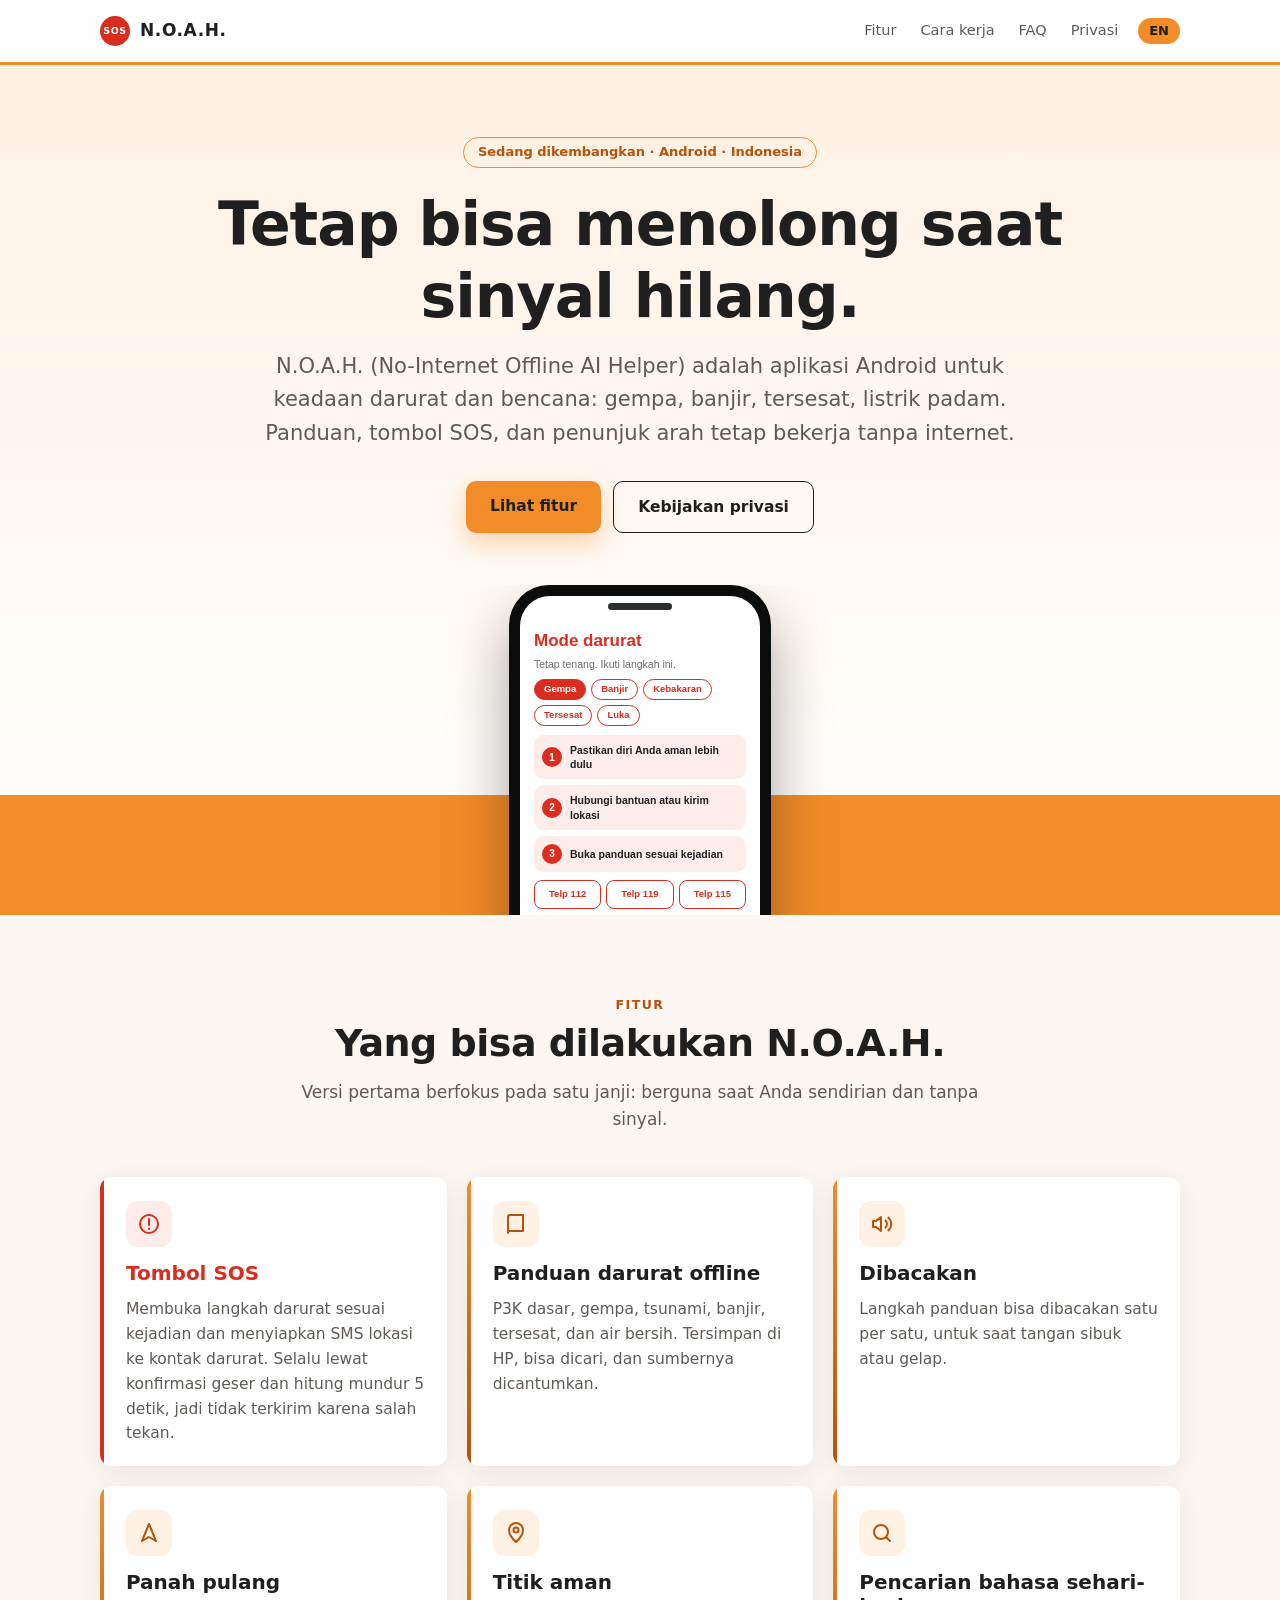
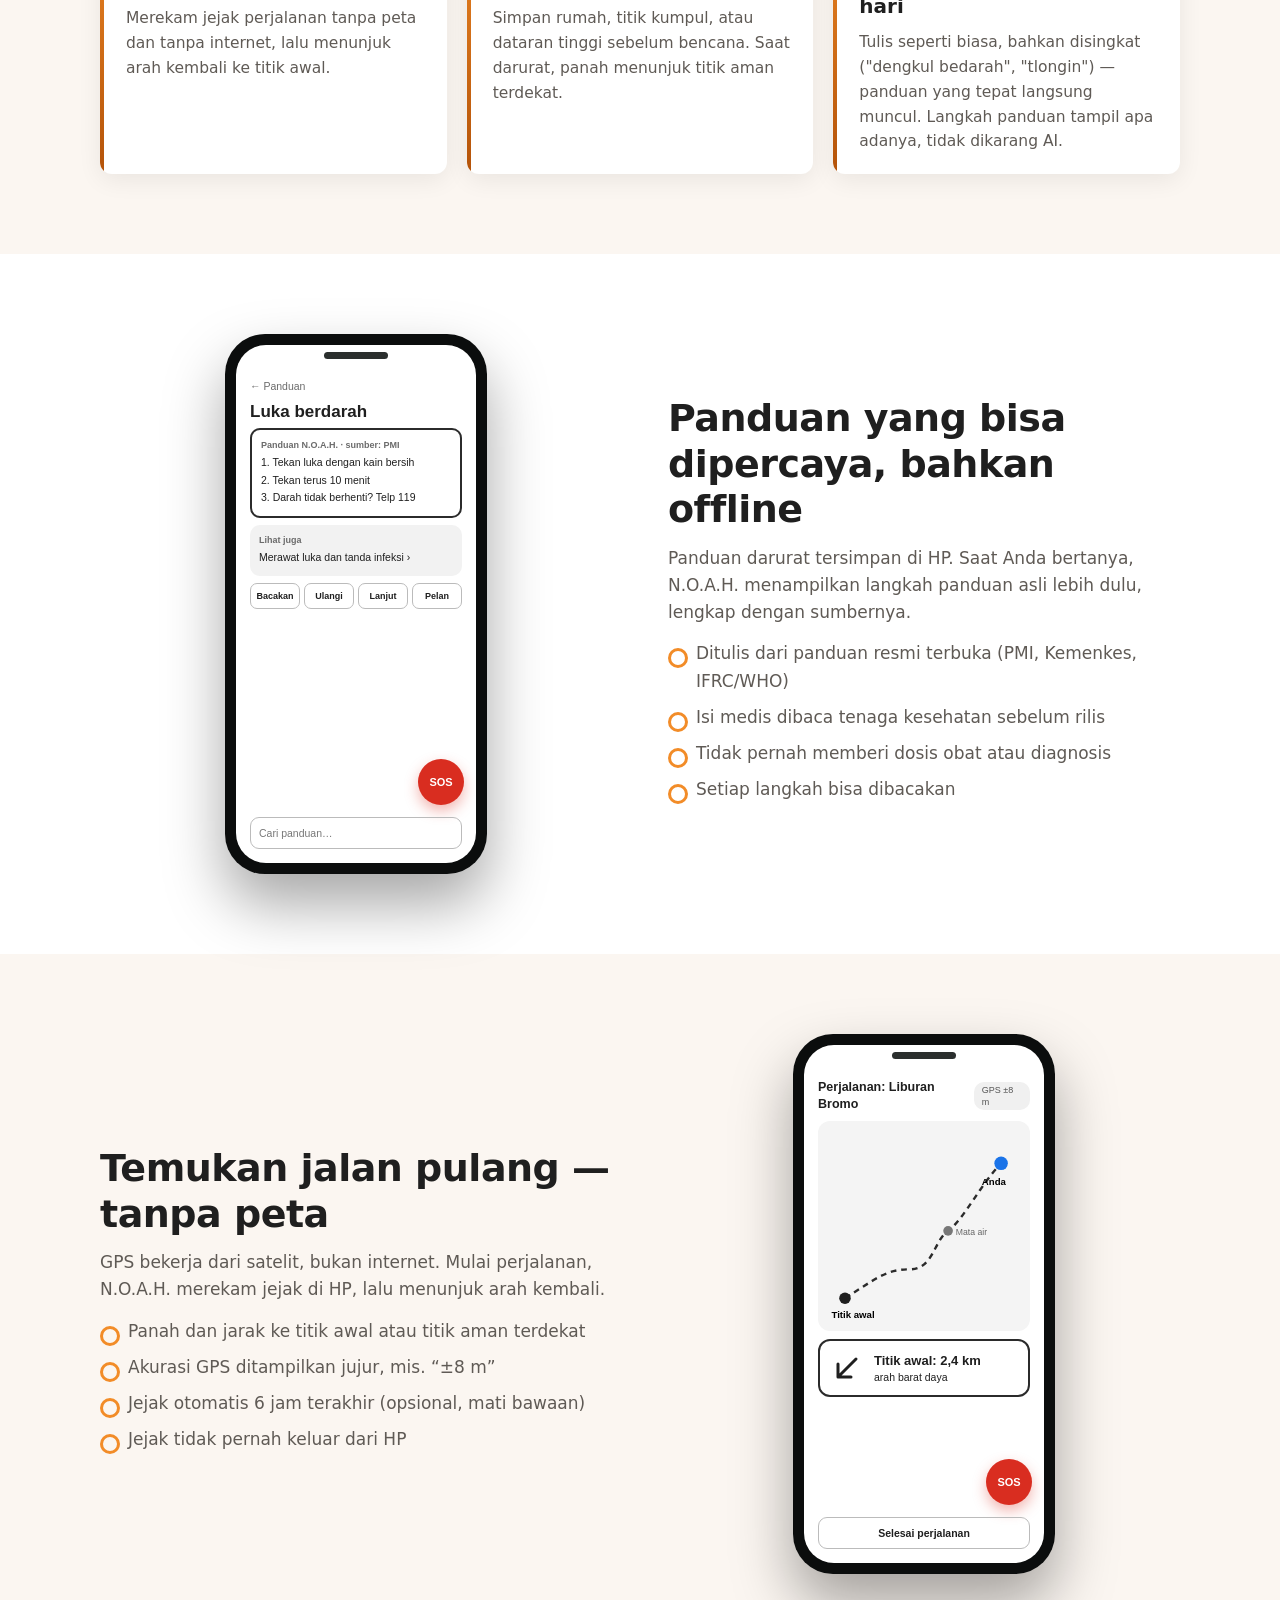
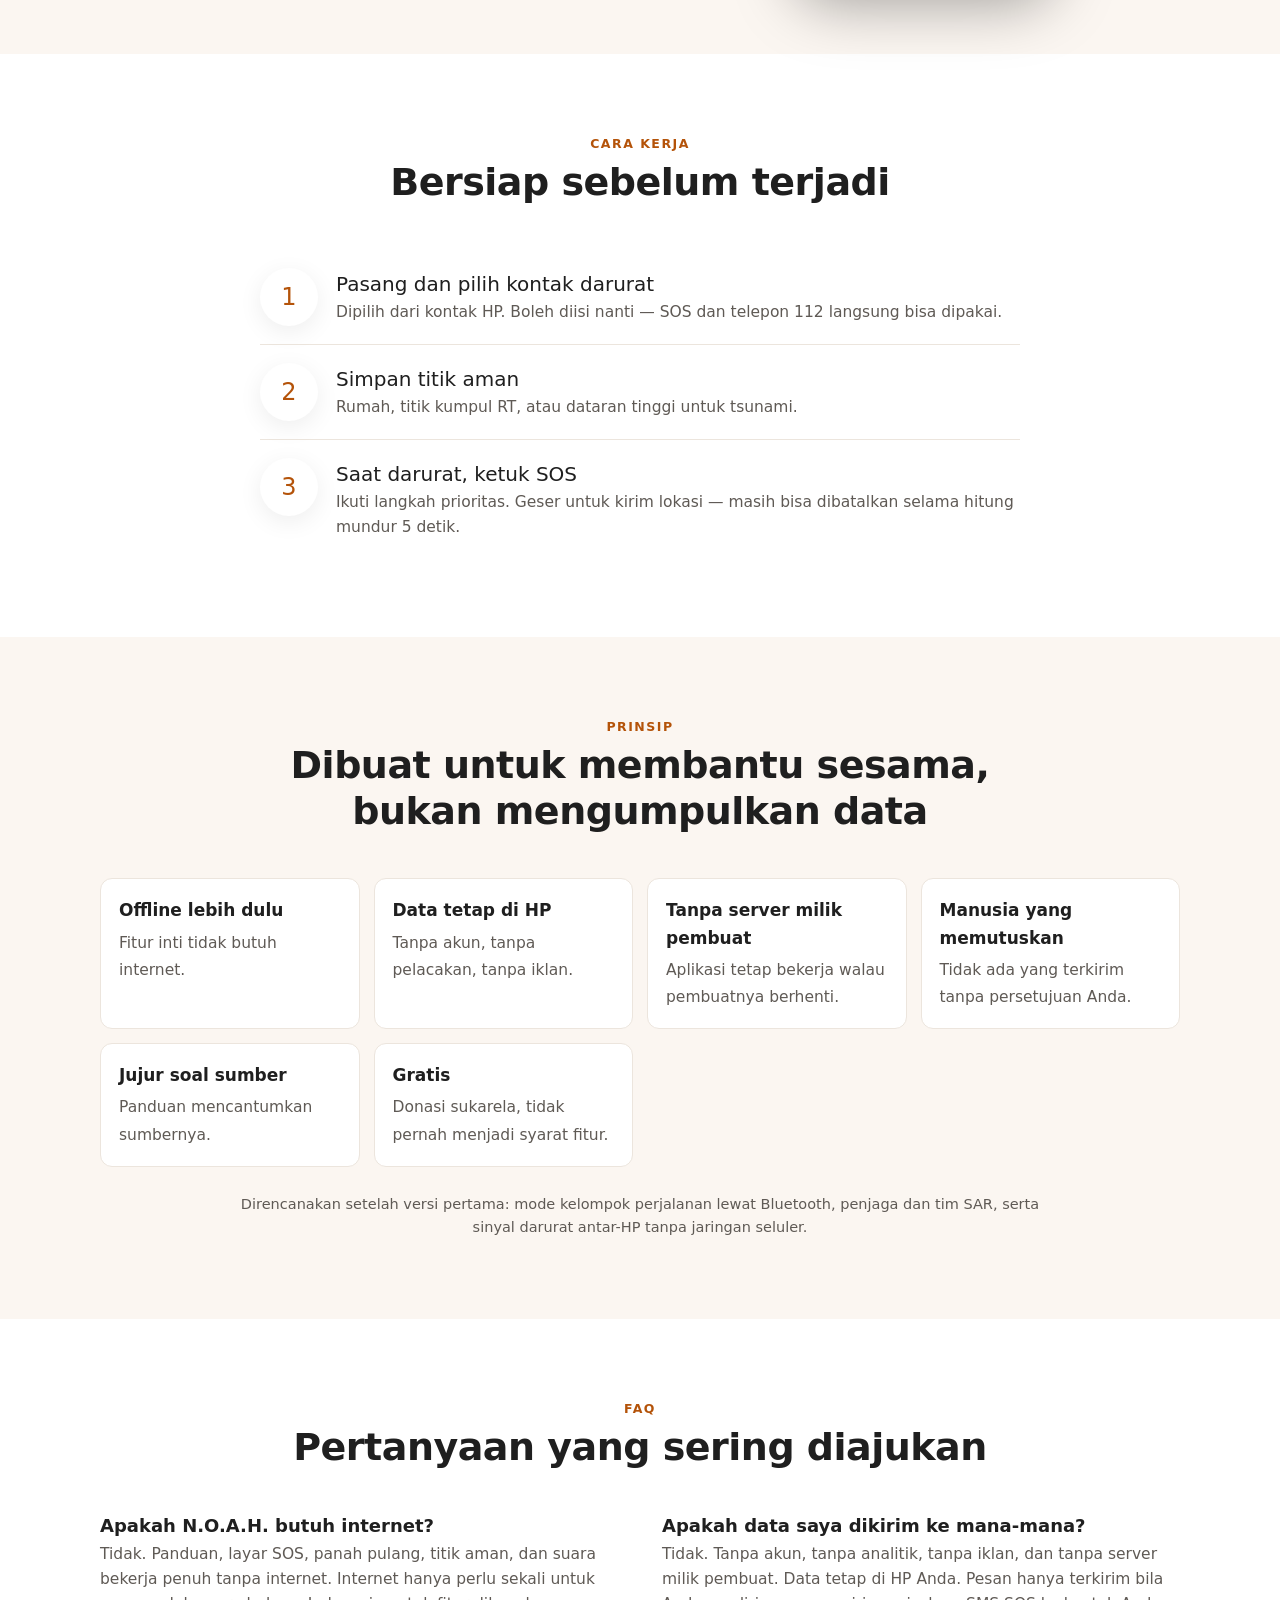
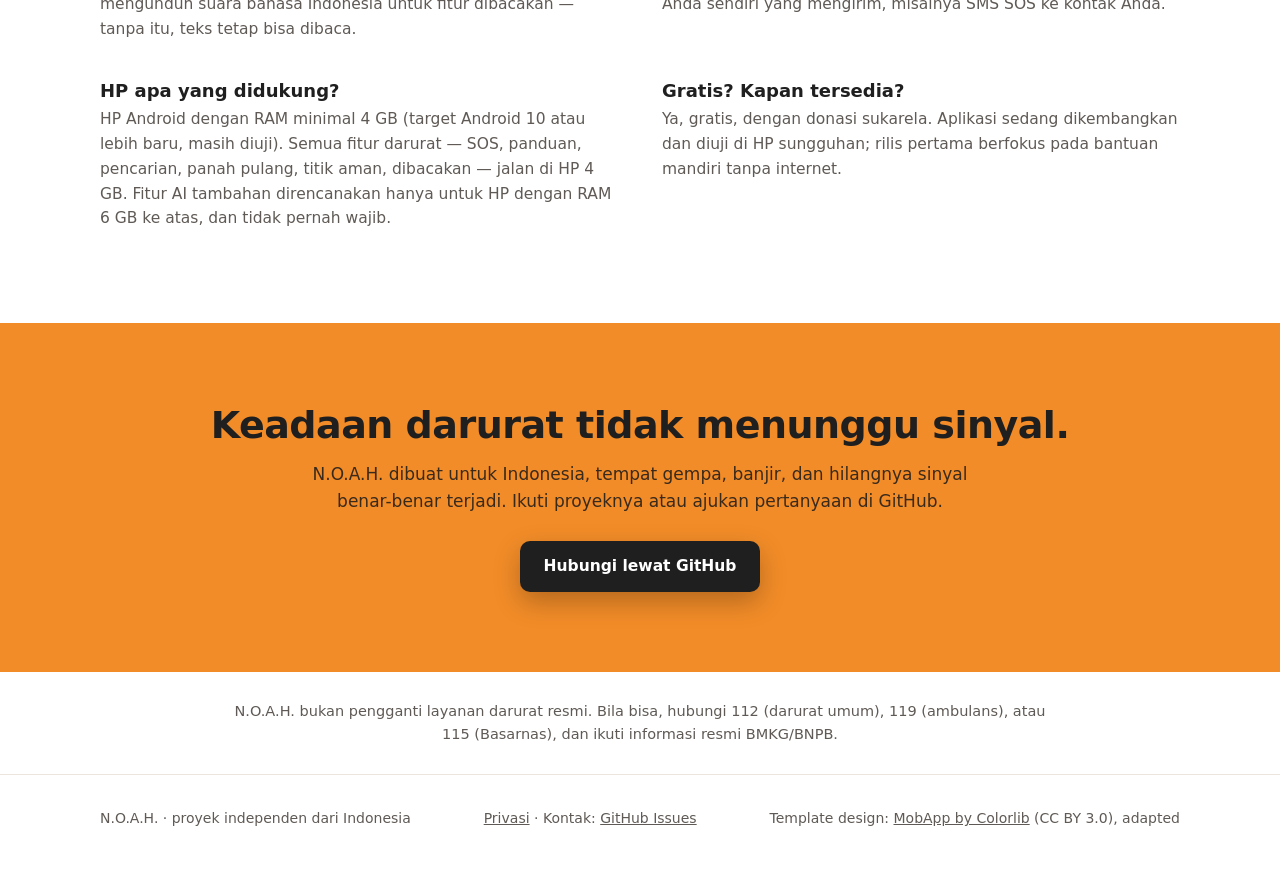
==== id/index.html @ a448d6c6 "Situs N.O.A.H. pindah ke noah-darurat.github.io" ====
<!DOCTYPE html>
<html lang="id">
<head>
<meta charset="utf-8">
<meta name="viewport" content="width=device-width, initial-scale=1">
<title>N.O.A.H. — Bantuan darurat tanpa internet</title>
<meta name="description" content="N.O.A.H. (No-Internet Offline AI Helper) adalah aplikasi Android untuk keadaan darurat dan bencana yang tetap berguna tanpa sinyal dan tanpa internet.">
<meta name="theme-color" content="#0d1716">
<link rel="alternate" hreflang="en" href="../">
<link rel="alternate" hreflang="id" href="./">
<link rel="stylesheet" href="../style.css?v=6f234164">
</head>
<body>
<header class="nav"><div class="wrap"><a class="brand" href="./"><i>SOS</i>N.O.A.H.</a><nav><a href="#features">Fitur</a><a href="#how">Cara kerja</a><a href="#faq">FAQ</a><a class="keep" href="privasi.html">Privasi</a><a class="lang" href="../" lang="en">EN</a></nav></div></header>

<section class="hero"><div class="wrap">
  <span class="badge">Sedang dikembangkan · Android · Indonesia</span>
  <h1>Tetap bisa menolong saat sinyal hilang.</h1>
  <p class="tagline">N.O.A.H. (No-Internet Offline AI Helper) adalah aplikasi Android untuk keadaan darurat dan bencana: gempa, banjir, tersesat, listrik padam. Panduan, tombol SOS, dan penunjuk arah tetap bekerja tanpa internet.</p>
  <div class="btns"><a class="btn light" href="#features">Lihat fitur</a><a class="btn ghost" href="privasi.html">Kebijakan privasi</a></div>
  <div class="hero-phone"><div class="phone" aria-hidden="true"><div class="screen"><div class="t red">Mode darurat</div><div class="sub">Tetap tenang. Ikuti langkah ini.</div><div class="chips"><span class="chip on">Gempa</span><span class="chip">Banjir</span><span class="chip">Kebakaran</span><span class="chip">Tersesat</span><span class="chip">Luka</span></div><div class="step"><b>1</b>Pastikan diri Anda aman lebih dulu</div><div class="step"><b>2</b>Hubungi bantuan atau kirim lokasi</div><div class="step"><b>3</b>Buka panduan sesuai kejadian</div><div class="row"><span>Telp 112</span><span>Telp 119</span><span>Telp 115</span></div><div class="slide"><i>→</i>Geser untuk kirim lokasi</div></div></div></div>
</div></section>

<section class="section light" id="features"><div class="wrap">
  <div class="title"><small>Fitur</small><h2>Yang bisa dilakukan N.O.A.H.</h2><p>Versi pertama berfokus pada satu janji: berguna saat Anda sendirian dan tanpa sinyal.</p></div>
  <div class="grid3"><div class="feature sos"><div class="ic"><svg viewBox="0 0 24 24" fill="none" stroke="currentColor" stroke-width="2" stroke-linecap="round"><circle cx="12" cy="12" r="9"/><path d="M12 7v6M12 16.5v.5"/></svg></div><h3>Tombol SOS</h3><p>Membuka langkah darurat sesuai kejadian dan menyiapkan SMS lokasi ke kontak darurat. Selalu lewat konfirmasi geser dan hitung mundur 5 detik, jadi tidak terkirim karena salah tekan.</p></div><div class="feature"><div class="ic"><svg viewBox="0 0 24 24" fill="none" stroke="currentColor" stroke-width="2" stroke-linecap="round" stroke-linejoin="round"><path d="M4 5a2 2 0 0 1 2-2h13v16H6a2 2 0 0 0-2 2z"/><path d="M4 19V5"/></svg></div><h3>Panduan darurat offline</h3><p>P3K dasar, gempa, tsunami, banjir, tersesat, dan air bersih. Tersimpan di HP, bisa dicari, dan sumbernya dicantumkan.</p></div><div class="feature"><div class="ic"><svg viewBox="0 0 24 24" fill="none" stroke="currentColor" stroke-width="2" stroke-linecap="round" stroke-linejoin="round"><path d="M11 5 6 9H3v6h3l5 4z"/><path d="M15.5 8.5a5 5 0 0 1 0 7M18.5 5.5a9 9 0 0 1 0 13"/></svg></div><h3>Dibacakan</h3><p>Langkah panduan bisa dibacakan satu per satu, untuk saat tangan sibuk atau gelap.</p></div><div class="feature"><div class="ic"><svg viewBox="0 0 24 24" fill="none" stroke="currentColor" stroke-width="2" stroke-linecap="round" stroke-linejoin="round"><path d="M12 3 5 20l7-4 7 4z"/></svg></div><h3>Panah pulang</h3><p>Merekam jejak perjalanan tanpa peta dan tanpa internet, lalu menunjuk arah kembali ke titik awal.</p></div><div class="feature"><div class="ic"><svg viewBox="0 0 24 24" fill="none" stroke="currentColor" stroke-width="2" stroke-linecap="round" stroke-linejoin="round"><path d="M12 21s7-6.2 7-12a7 7 0 1 0-14 0c0 5.8 7 12 7 12z"/><circle cx="12" cy="9" r="2.5"/></svg></div><h3>Titik aman</h3><p>Simpan rumah, titik kumpul, atau dataran tinggi sebelum bencana. Saat darurat, panah menunjuk titik aman terdekat.</p></div><div class="feature"><div class="ic"><svg viewBox="0 0 24 24" fill="none" stroke="currentColor" stroke-width="2" stroke-linecap="round" stroke-linejoin="round"><circle cx="11" cy="11" r="7"/><path d="m20 20-3.5-3.5"/></svg></div><h3>Pencarian bahasa sehari-hari</h3><p>Tulis seperti biasa, bahkan disingkat ("dengkul bedarah", "tlongin") — panduan yang tepat langsung muncul. Langkah panduan tampil apa adanya, tidak dikarang AI.</p></div></div>
</div></section>

<section class="section"><div class="wrap split">
  <div><div class="phone" aria-hidden="true"><div class="screen"><div class="sub">← Panduan</div><div class="t">Luka berdarah</div><div class="guide"><small>Panduan N.O.A.H. · sumber: PMI</small><p>1. Tekan luka dengan kain bersih</p><p>2. Tekan terus 10 menit</p><p>3. Darah tidak berhenti? Telp 119</p></div><div class="ai"><small>Lihat juga</small><p>Merawat luka dan tanda infeksi ›</p></div><div class="btn4"><span>Bacakan</span><span>Ulangi</span><span>Lanjut</span><span>Pelan</span></div><div class="sos">SOS</div><div class="done" style="text-align:left;font-weight:400;color:#777">Cari panduan…</div></div></div></div>
  <div class="txt"><h2>Panduan yang bisa dipercaya, bahkan offline</h2><p>Panduan darurat tersimpan di HP. Saat Anda bertanya, N.O.A.H. menampilkan langkah panduan asli lebih dulu, lengkap dengan sumbernya.</p><ul><li>Ditulis dari panduan resmi terbuka (PMI, Kemenkes, IFRC/WHO)</li><li>Isi medis dibaca tenaga kesehatan sebelum rilis</li><li>Tidak pernah memberi dosis obat atau diagnosis</li><li>Setiap langkah bisa dibacakan</li></ul></div>
</div></section>

<section class="section light"><div class="wrap split rev">
  <div><div class="phone" aria-hidden="true"><div class="screen"><div class="head"><b>Perjalanan: Liburan Bromo</b><span class="pill">GPS ±8 m</span></div><div class="canvas"><svg viewBox="0 0 220 210"><path d="M28 180 C 60 160, 70 150, 95 150 S 120 120, 135 110 S 170 60, 190 40" fill="none" stroke="#2b2b2b" stroke-width="2.5" stroke-dasharray="6 5"/><circle cx="28" cy="180" r="6" fill="#1f1f1f"/><circle cx="135" cy="110" r="5" fill="#777"/><circle cx="190" cy="40" r="7" fill="#1a73e8"/><text x="14" y="200" font-size="10" font-weight="700">Titik awal</text><text x="143" y="114" font-size="9" fill="#666">Mata air</text><text x="170" y="62" font-size="10" font-weight="700">Anda</text></svg></div><div class="arrow"><svg viewBox="0 0 34 34"><path d="M26 8 8 26M8 26V13M8 26h13" fill="none" stroke="#1f1f1f" stroke-width="3" stroke-linecap="round" stroke-linejoin="round"/></svg><div><b>Titik awal: 2,4 km</b>arah barat daya</div></div><div class="sos">SOS</div><div class="done">Selesai perjalanan</div></div></div></div>
  <div class="txt"><h2>Temukan jalan pulang — tanpa peta</h2><p>GPS bekerja dari satelit, bukan internet. Mulai perjalanan, N.O.A.H. merekam jejak di HP, lalu menunjuk arah kembali.</p><ul><li>Panah dan jarak ke titik awal atau titik aman terdekat</li><li>Akurasi GPS ditampilkan jujur, mis. “±8 m”</li><li>Jejak otomatis 6 jam terakhir (opsional, mati bawaan)</li><li>Jejak tidak pernah keluar dari HP</li></ul></div>
</div></section>

<section class="section" id="how"><div class="wrap">
  <div class="title"><small>Cara kerja</small><h2>Bersiap sebelum terjadi</h2></div>
  <div style="max-width:760px;margin:0 auto"><ol class="steps"><li><span class="n">1</span><div><h3>Pasang dan pilih kontak darurat</h3><p>Dipilih dari kontak HP. Boleh diisi nanti — SOS dan telepon 112 langsung bisa dipakai.</p></div></li><li><span class="n">2</span><div><h3>Simpan titik aman</h3><p>Rumah, titik kumpul RT, atau dataran tinggi untuk tsunami.</p></div></li><li><span class="n">3</span><div><h3>Saat darurat, ketuk SOS</h3><p>Ikuti langkah prioritas. Geser untuk kirim lokasi — masih bisa dibatalkan selama hitung mundur 5 detik.</p></div></li></ol></div>
</div></section>

<section class="section light"><div class="wrap">
  <div class="title"><small>Prinsip</small><h2>Dibuat untuk membantu sesama, bukan mengumpulkan data</h2></div>
  <div class="pgrid"><div><b>Offline lebih dulu</b><span>Fitur inti tidak butuh internet.</span></div><div><b>Data tetap di HP</b><span>Tanpa akun, tanpa pelacakan, tanpa iklan.</span></div><div><b>Tanpa server milik pembuat</b><span>Aplikasi tetap bekerja walau pembuatnya berhenti.</span></div><div><b>Manusia yang memutuskan</b><span>Tidak ada yang terkirim tanpa persetujuan Anda.</span></div><div><b>Jujur soal sumber</b><span>Panduan mencantumkan sumbernya.</span></div><div><b>Gratis</b><span>Donasi sukarela, tidak pernah menjadi syarat fitur.</span></div></div>
  <p class="note">Direncanakan setelah versi pertama: mode kelompok perjalanan lewat Bluetooth, penjaga dan tim SAR, serta sinyal darurat antar-HP tanpa jaringan seluler.</p>
</div></section>

<section class="section" id="faq"><div class="wrap">
  <div class="title"><small>FAQ</small><h2>Pertanyaan yang sering diajukan</h2></div>
  <div class="faq"><div><h3>Apakah N.O.A.H. butuh internet?</h3><p>Tidak. Panduan, layar SOS, panah pulang, titik aman, dan suara bekerja penuh tanpa internet. Internet hanya perlu sekali untuk mengunduh suara bahasa Indonesia untuk fitur dibacakan — tanpa itu, teks tetap bisa dibaca.</p></div><div><h3>Apakah data saya dikirim ke mana-mana?</h3><p>Tidak. Tanpa akun, tanpa analitik, tanpa iklan, dan tanpa server milik pembuat. Data tetap di HP Anda. Pesan hanya terkirim bila Anda sendiri yang mengirim, misalnya SMS SOS ke kontak Anda.</p></div><div><h3>HP apa yang didukung?</h3><p>HP Android dengan RAM minimal 4 GB (target Android 10 atau lebih baru, masih diuji). Semua fitur darurat — SOS, panduan, pencarian, panah pulang, titik aman, dibacakan — jalan di HP 4 GB. Fitur AI tambahan direncanakan hanya untuk HP dengan RAM 6 GB ke atas, dan tidak pernah wajib.</p></div><div><h3>Gratis? Kapan tersedia?</h3><p>Ya, gratis, dengan donasi sukarela. Aplikasi sedang dikembangkan dan diuji di HP sungguhan; rilis pertama berfokus pada bantuan mandiri tanpa internet.</p></div></div>
</div></section>

<section class="section cta"><div class="wrap">
  <h2>Keadaan darurat tidak menunggu sinyal.</h2><p>N.O.A.H. dibuat untuk Indonesia, tempat gempa, banjir, dan hilangnya sinyal benar-benar terjadi. Ikuti proyeknya atau ajukan pertanyaan di GitHub.</p>
  <div class="btns"><a class="btn light" href="https://github.com/noah-darurat/noah-darurat.github.io/issues">Hubungi lewat GitHub</a></div>
</div></section>
<div class="wrap"><p class="note" style="margin:28px auto">N.O.A.H. bukan pengganti layanan darurat resmi. Bila bisa, hubungi 112 (darurat umum), 119 (ambulans), atau 115 (Basarnas), dan ikuti informasi resmi BMKG/BNPB.</p></div>
<footer><div class="wrap"><span>N.O.A.H. · proyek independen dari Indonesia</span><span><a href="privasi.html">Privasi</a> · Kontak: <a href="https://github.com/noah-darurat/noah-darurat.github.io/issues">GitHub Issues</a></span><span>Template design: <a href="https://colorlib.com/wp/template/mobapp/">MobApp by Colorlib</a> (CC BY 3.0), adapted</span></div></footer>
</body>
</html>
---- style.css ----
/* N.O.A.H. — situs. Tata letak & gaya visual diadaptasi dari template MobApp oleh Colorlib (CC BY 3.0),
   ditulis ulang tanpa Bootstrap/jQuery supaya ringan di HP lama. Merah hanya untuk SOS/darurat. */
:root {
  --ink: #1f1f1f;
  --muted: #5f5a55;
  --line: #ece5dd;
  --soft: #fbf6f1;
  --bg: #ffffff;
  --card: #ffffff;
  /* warna merek (Panduan Desain UI v1.10): oranye + putih; merah hanya darurat */
  --brand: #f28c28;        /* oranye utama: tombol utama, aksen, pita */
  --on-brand: #1f1f1f;     /* teks di atas oranye (putih kontrasnya terlalu rendah) */
  --accent: #b45309;       /* teks/tautan oranye di atas putih */
  --accent-2: #f28c28;
  --brand-soft: #fff1e3;   /* latar lembut oranye */
  --red: #d92d20;
  --red-soft: #fdecea;
  --hero-a: #fff1e3;
  --hero-b: #ffffff;
  --hero-fg: #1f1f1f;
  --hero-muted: #5f5a55;
  --hero-line: rgba(31, 31, 31, .18);
  --nav-bg: rgba(255, 255, 255, .94);
  --max: 1120px;
  --shadow: 0 6px 24px rgba(0, 0, 0, .07);
}
@media (prefers-color-scheme: dark) {
  :root {
    --ink: #f2efec;
    --muted: #b5aea7;
    --line: #34302c;
    --soft: #1b1815;
    --bg: #12100e;
    --card: #1a1714;
    --accent: #ffad5c;
    --accent-2: #f28c28;
    --brand-soft: #2a1d10;
    --red: #f0544a;
    --red-soft: #3a1d1a;
    --hero-a: #2a1a0b;
    --hero-b: #12100e;
    --hero-fg: #f7f3ef;
    --hero-muted: #cbbfb3;
    --hero-line: rgba(255, 255, 255, .25);
    --nav-bg: rgba(18, 16, 14, .94);
    --shadow: 0 6px 24px rgba(0, 0, 0, .35);
  }
}
* { box-sizing: border-box; }
html { -webkit-text-size-adjust: 100%; scroll-behavior: smooth; }
body { margin: 0; background: var(--bg); color: var(--ink);
  font-family: "Inter", "Segoe UI", system-ui, -apple-system, Roboto, Arial, sans-serif; font-size: 17px; line-height: 1.6; }
a { color: var(--accent); }
img, svg { max-width: 100%; }
.wrap { max-width: var(--max); margin: 0 auto; padding: 0 20px; }
.section { padding: 80px 0; }
.light { background: var(--soft); }
.title { text-align: center; margin: 0 auto 44px; max-width: 700px; }
.title small { display: block; text-transform: uppercase; letter-spacing: 1.5px; font-size: 12.5px; font-weight: 600; color: var(--accent); margin-bottom: 6px; }
h1, h2, h3, h4 { line-height: 1.2; margin: 0 0 12px; }
h2 { font-size: clamp(26px, 3.6vw, 38px); font-weight: 700; letter-spacing: -.5px; }
h3 { font-size: 20px; font-weight: 650; }
p { margin: 0 0 12px; color: var(--muted); }

/* navigasi */
.nav { position: sticky; top: 0; z-index: 20; background: var(--nav-bg); backdrop-filter: blur(8px); color: var(--ink); border-bottom: 3px solid var(--brand); }
.nav .wrap { display: flex; align-items: center; justify-content: space-between; height: 62px; gap: 10px; }
.brand { display: flex; align-items: center; gap: 10px; color: var(--ink); text-decoration: none; font-weight: 800; letter-spacing: .6px; }
.brand i { width: 30px; height: 30px; border-radius: 50%; background: #d92d20; color: #fff; display: grid; place-items: center; font-style: normal; font-size: 9.5px; font-weight: 800; }
.nav nav { display: flex; align-items: center; gap: 4px; }
.nav nav a { color: var(--muted); text-decoration: none; font-size: 14.5px; padding: 6px 10px; border-radius: 8px; }
.nav nav a:hover { color: var(--ink); background: var(--brand-soft); }
.nav nav a.lang { background: var(--brand); border-radius: 999px; padding: 3px 11px; color: var(--on-brand); font-weight: 700; font-size: 13px; margin-left: 6px; }
@media (max-width: 640px) { .nav nav a:not(.lang):not(.keep) { display: none; } }

/* hero */
.hero { background: linear-gradient(180deg, var(--hero-a) 0%, var(--hero-b) 100%); color: var(--hero-fg); text-align: center; padding: 72px 0 0; overflow: hidden; position: relative; }
.hero::after { content: ""; position: absolute; left: 0; right: 0; bottom: 0; height: 120px; background: var(--brand); z-index: 0; }
.hero .wrap { position: relative; z-index: 1; }
.hero .badge { display: inline-block; font-size: 13px; background: var(--brand-soft); border: 1px solid var(--brand); border-radius: 999px; padding: 4px 14px; color: var(--accent); font-weight: 600; margin-bottom: 20px; }
.hero h1 { font-size: clamp(34px, 6vw, 60px); font-weight: 800; letter-spacing: -1px; max-width: 880px; margin: 0 auto 18px; }
.hero h1 em { font-style: normal; color: var(--accent); }
.hero .tagline { font-size: clamp(17px, 2.2vw, 21px); color: var(--hero-muted); max-width: 760px; margin: 0 auto 30px; }
.btns { display: flex; flex-wrap: wrap; gap: 12px; justify-content: center; }
.btn { display: inline-block; text-decoration: none; font-weight: 700; font-size: 15.5px; padding: 13px 24px; border-radius: 10px; transition: transform .2s ease, box-shadow .2s ease; }
.btn:hover { transform: translateY(-2px); }
.btn.light { background: var(--brand); color: var(--on-brand); box-shadow: 0 10px 26px rgba(242, 140, 40, .35); }
.btn.ghost { border: 1.5px solid var(--hero-fg); color: var(--hero-fg); }
.hero-phone { margin: 52px auto 0; height: 330px; overflow: hidden; }
@media (max-width: 640px) { .hero { padding-top: 48px; } .hero-phone { height: 290px; } }

/* bingkai HP + layar tiruan */
.phone { width: 262px; height: 540px; margin: 0 auto; background: #0b0d0d; border-radius: 40px; padding: 11px; box-shadow: 0 30px 60px rgba(0, 0, 0, .35); position: relative; text-align: left; }
.phone::before { content: ""; position: absolute; top: 18px; left: 50%; transform: translateX(-50%); width: 64px; height: 7px; border-radius: 6px; background: #2b2f2e; z-index: 2; }
.screen { background: #fff; color: #1f1f1f; border-radius: 30px; height: 100%; overflow: hidden; padding: 34px 14px 14px; font-size: 10.5px; line-height: 1.35; position: relative; font-family: "Inter", "Segoe UI", Arial, sans-serif; }
.screen .t { font-size: 17px; font-weight: 800; margin-bottom: 4px; }
.screen .t.red { color: #d92d20; }
.screen .sub { color: #6b6b6b; margin-bottom: 8px; }
.screen .chips { display: flex; flex-wrap: wrap; gap: 5px; margin-bottom: 9px; }
.screen .chip { border: 1px solid #d92d20; color: #d92d20; border-radius: 12px; padding: 3px 9px; font-weight: 600; font-size: 9.5px; }
.screen .chip.on { background: #d92d20; color: #fff; }
.screen .step { display: flex; align-items: center; gap: 8px; background: #fdecea; border-radius: 10px; padding: 8px; margin-bottom: 6px; font-weight: 600; }
.screen .step b { width: 20px; height: 20px; border-radius: 50%; background: #d92d20; color: #fff; display: grid; place-items: center; font-size: 10px; flex: none; }
.screen .row { display: flex; gap: 5px; margin: 8px 0; }
.screen .row span { flex: 1; text-align: center; border: 1px solid #d92d20; color: #d92d20; border-radius: 8px; padding: 7px 0; font-weight: 700; font-size: 9.5px; }
.screen .slide { background: #d92d20; color: #fff; border-radius: 22px; padding: 6px; display: flex; align-items: center; gap: 10px; font-weight: 700; margin-top: 10px; }
.screen .slide i { width: 30px; height: 30px; border-radius: 50%; background: #fff; color: #d92d20; display: grid; place-items: center; font-style: normal; font-weight: 800; }
.screen .guide { border: 2px solid #2b2b2b; border-radius: 10px; padding: 9px; margin-bottom: 7px; }
.screen .guide small, .screen .ai small { display: block; color: #6b6b6b; font-weight: 700; margin-bottom: 4px; font-size: 9px; }
.screen .guide p, .screen .ai p { color: #1f1f1f; margin: 0 0 3px; font-size: 10.5px; }
.screen .ai { background: #f2f2f2; border-radius: 10px; padding: 9px; margin-bottom: 7px; }
.screen .btn4 { display: flex; gap: 4px; }
.screen .btn4 span { flex: 1; border: 1px solid #bbb; border-radius: 7px; text-align: center; padding: 6px 0; font-weight: 600; font-size: 9px; }
.screen .head { display: flex; justify-content: space-between; align-items: center; margin-bottom: 8px; }
.screen .head b { font-size: 12.5px; }
.screen .pill { background: #f0f0f0; color: #555; border-radius: 10px; padding: 2px 8px; font-size: 9px; }
.screen .canvas { background: #f4f4f4; border-radius: 12px; height: 210px; position: relative; margin-bottom: 8px; }
.screen .canvas svg { width: 100%; height: 100%; }
.screen .arrow { border: 2px solid #2b2b2b; border-radius: 12px; padding: 10px; display: flex; align-items: center; gap: 10px; }
.screen .arrow svg { width: 34px; height: 34px; flex: none; }
.screen .arrow b { display: block; font-size: 13px; }
.screen .sos { position: absolute; right: 12px; bottom: 58px; width: 46px; height: 46px; border-radius: 50%; background: #d92d20; color: #fff; display: grid; place-items: center; font-weight: 800; font-size: 11px; box-shadow: 0 6px 14px rgba(217, 45, 32, .35); }
.screen .done { border: 1px solid #bbb; border-radius: 9px; text-align: center; padding: 8px; font-weight: 700; position: absolute; left: 14px; right: 14px; bottom: 14px; }
.screen .list div { display: flex; justify-content: space-between; border: 1px solid #ddd; border-radius: 8px; padding: 7px 9px; margin-bottom: 5px; font-weight: 600; }
.screen .list div span { color: #777; font-weight: 400; }

/* kartu fitur (gaya MobApp: garis aksen kiri) */
.grid3 { display: grid; grid-template-columns: repeat(auto-fit, minmax(270px, 1fr)); gap: 20px; }
.feature { position: relative; background: var(--card); border-radius: 12px; padding: 24px 22px 20px 26px; box-shadow: var(--shadow); transition: transform .25s ease, box-shadow .25s ease; overflow: hidden; }
.feature::before { content: ""; position: absolute; left: 0; top: 0; bottom: 0; width: 4px; background: linear-gradient(180deg, var(--accent-2), var(--accent)); }
.feature:hover { transform: translateY(-3px); box-shadow: 0 12px 34px rgba(0, 0, 0, .1); }
.feature .ic { width: 46px; height: 46px; border-radius: 12px; background: var(--brand-soft); display: grid; place-items: center; margin-bottom: 14px; color: var(--accent); }
.feature .ic svg { width: 24px; height: 24px; }
.feature p { font-size: 15.5px; margin: 0; }
.feature.sos::before { background: var(--red); }
.feature.sos .ic { background: var(--red-soft); color: var(--red); }
.feature.sos h3 { color: var(--red); }

/* bagian kiri-kanan */
.split { display: grid; grid-template-columns: 1fr 1fr; gap: 56px; align-items: center; }
.split.rev .txt { order: -1; }
.split ul { margin: 14px 0 0; padding: 0; list-style: none; }
.split li { position: relative; padding-left: 28px; margin-bottom: 9px; color: var(--muted); }
.split li::before { content: ""; position: absolute; left: 0; top: 8px; width: 14px; height: 14px; border-radius: 50%; border: 3px solid var(--brand); }
@media (max-width: 860px) { .split { grid-template-columns: 1fr; gap: 36px; } .split.rev .txt { order: 0; } }

/* langkah bernomor (gaya MobApp) */
.steps { list-style: none; margin: 0; padding: 0; }
.steps li { display: flex; gap: 18px; padding: 18px 0; border-bottom: 1px solid var(--line); }
.steps li:last-child { border-bottom: 0; }
.steps .n { width: 58px; height: 58px; flex: none; border-radius: 50%; background: var(--card); box-shadow: var(--shadow); display: grid; place-items: center; font-size: 24px; font-weight: 300; color: var(--accent); }
.steps h3 { margin: 4px 0; font-weight: 500; font-size: 20px; }
.steps p { margin: 0; font-size: 15.5px; }

/* prinsip */
.pgrid { display: grid; grid-template-columns: repeat(auto-fit, minmax(230px, 1fr)); gap: 14px; }
.pgrid div { background: var(--card); border: 1px solid var(--line); border-radius: 12px; padding: 18px; }
.pgrid b { display: block; margin-bottom: 4px; }
.pgrid span { color: var(--muted); font-size: 15.5px; }

/* FAQ */
.faq { display: grid; grid-template-columns: 1fr 1fr; gap: 26px 44px; }
.faq h3 { font-size: 18px; margin-bottom: 6px; }
.faq p { font-size: 15.5px; }
@media (max-width: 760px) { .faq { grid-template-columns: 1fr; } }

/* pita ajakan */
.cta { background: var(--brand); color: var(--on-brand); text-align: center; }
.cta h2 { color: var(--on-brand); }
.cta p { color: #3a2a1c; max-width: 680px; margin: 0 auto 26px; }
.cta .btn.light { background: #1f1f1f; color: #fff; box-shadow: 0 10px 26px rgba(0, 0, 0, .25); }
.note { max-width: 820px; margin: 26px auto 0; text-align: center; font-size: 14.5px; color: var(--muted); }

/* footer */
footer { padding: 32px 0 44px; color: var(--muted); font-size: 14px; border-top: 1px solid var(--line); }
footer .wrap { display: flex; flex-wrap: wrap; gap: 8px 24px; justify-content: space-between; }
footer a { color: var(--muted); }

/* halaman privasi (gaya MobApp) */
.page-hero { background: linear-gradient(180deg, var(--hero-a) 0%, var(--hero-b) 100%); color: var(--hero-fg); padding: 64px 0 52px; border-bottom: 6px solid var(--brand); }
.page-hero small { display: block; text-transform: uppercase; letter-spacing: 1.5px; font-size: 12.5px; font-weight: 700; color: var(--accent); margin-bottom: 8px; }
.page-hero h1 { font-size: clamp(32px, 5.4vw, 52px); font-weight: 800; letter-spacing: -1px; margin-bottom: 14px; }
.page-hero .lead { color: var(--hero-muted); font-size: clamp(16.5px, 2vw, 19px); max-width: 780px; }
.page-hero .lead b { color: var(--hero-fg); }
.meta-chips { display: flex; flex-wrap: wrap; gap: 8px; margin: 18px 0 10px; }
.meta-chips span { background: var(--card); border: 1px solid var(--brand); border-radius: 999px; padding: 4px 12px; font-size: 13.5px; color: var(--hero-fg); }
.page-hero .other { font-size: 14.5px; color: var(--hero-muted); margin: 0; }
.page-hero .other a { color: var(--accent); font-weight: 600; }
.feature p b, .box li b { color: var(--ink); }
.perms { display: grid; grid-template-columns: repeat(auto-fit, minmax(300px, 1fr)); gap: 18px; }
.perm { background: var(--card); border-radius: 12px; padding: 22px; box-shadow: var(--shadow); border-top: 4px solid var(--brand); }
.perm-h { display: flex; align-items: center; gap: 12px; margin-bottom: 6px; }
.perm-h h3 { margin: 0; font-size: 19px; }
.perm .ic, .box .ic { width: 42px; height: 42px; border-radius: 12px; background: var(--brand-soft); display: grid; place-items: center; color: var(--accent); flex: none; }
.perm .ic svg, .box .ic svg { width: 22px; height: 22px; }
.perm small { display: block; text-transform: uppercase; letter-spacing: 1px; font-size: 11.5px; font-weight: 700; color: var(--accent); margin: 12px 0 3px; }
.perm p { font-size: 15px; margin: 0; }
.perm p.st { color: var(--ink); }
.two { display: grid; grid-template-columns: 1fr 1fr; gap: 20px; }
.box { background: var(--card); border: 1px solid var(--line); border-radius: 12px; padding: 24px; }
.box .ic { margin-bottom: 12px; }
.box ul { margin: 8px 0 0; padding-left: 20px; color: var(--muted); font-size: 15.5px; }
.box li { margin-bottom: 8px; }
.grid2 { display: grid; grid-template-columns: 1fr 1fr; gap: 20px; }
@media (max-width: 760px) { .grid2 { grid-template-columns: 1fr; } }
.feature.warn::before { background: var(--red); }
.feature.warn .ic { background: var(--red-soft); color: var(--red); }
@media (max-width: 760px) { .two { grid-template-columns: 1fr; } }
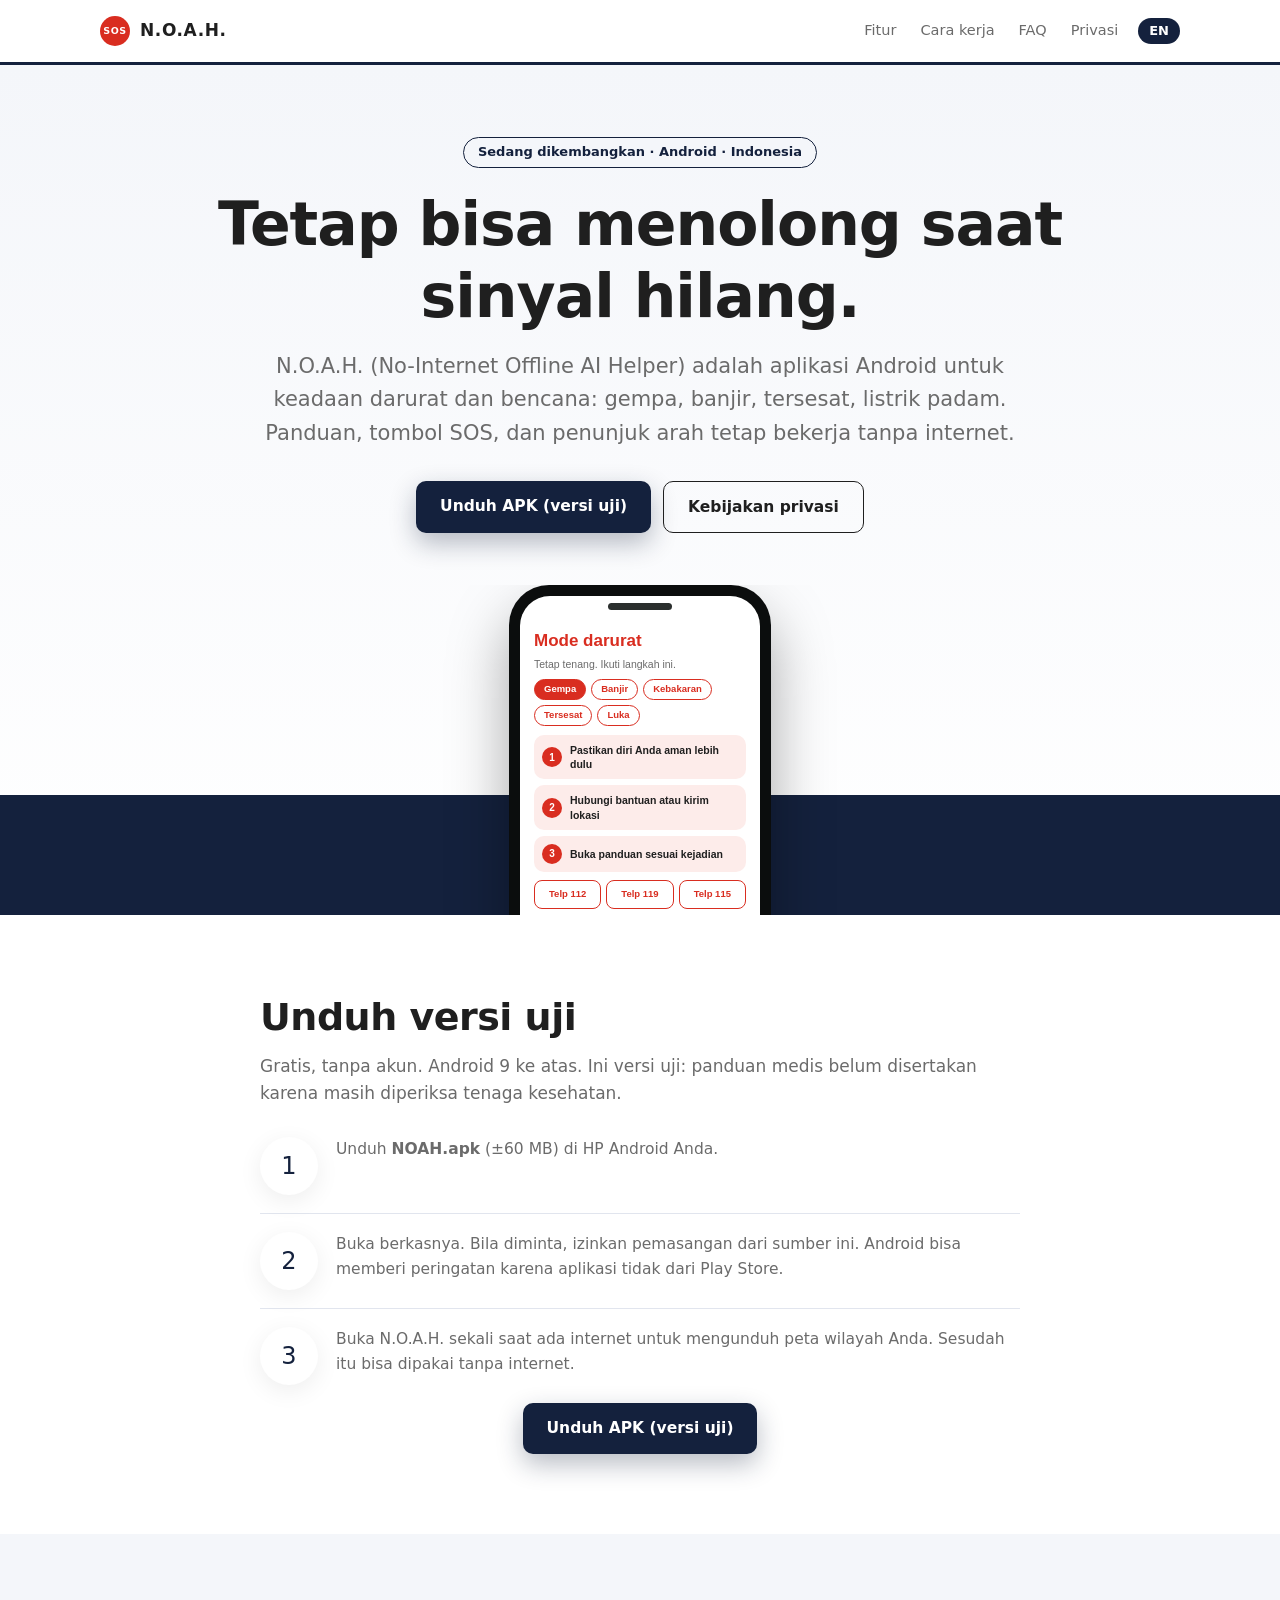
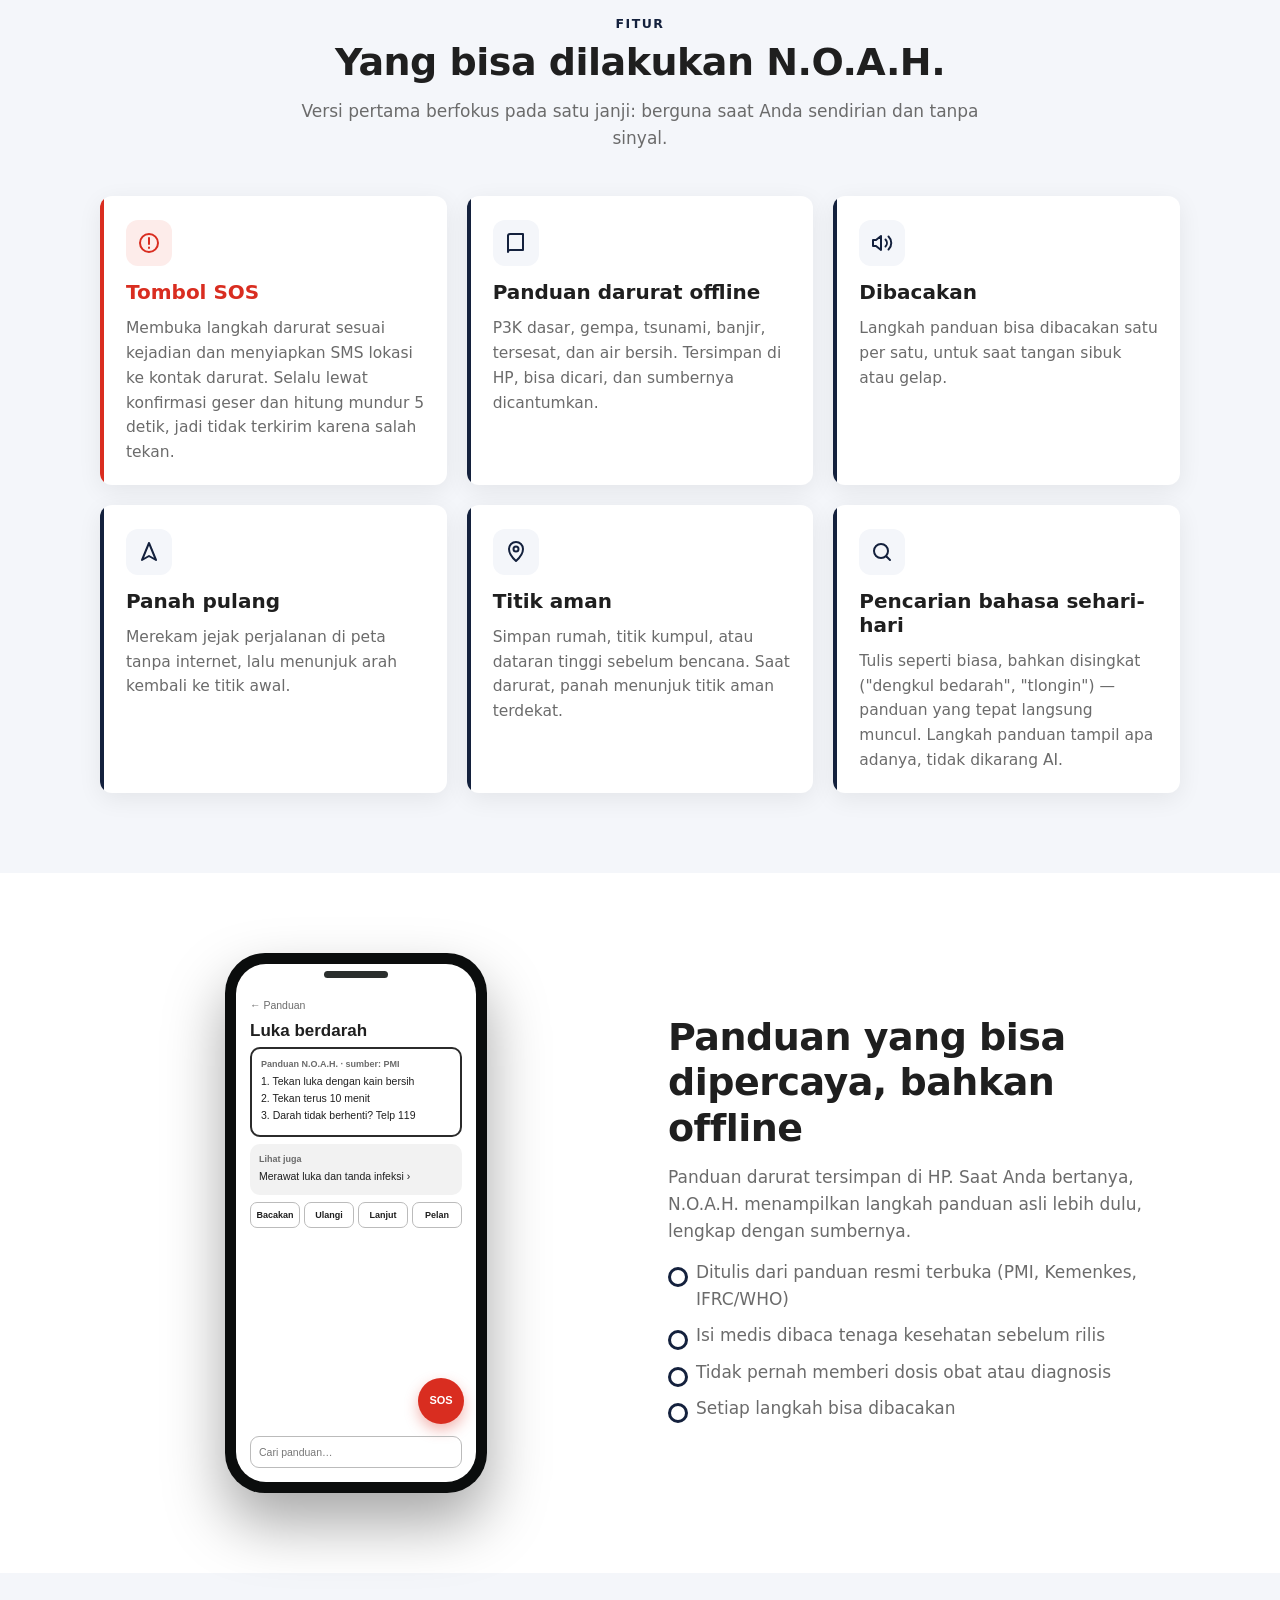
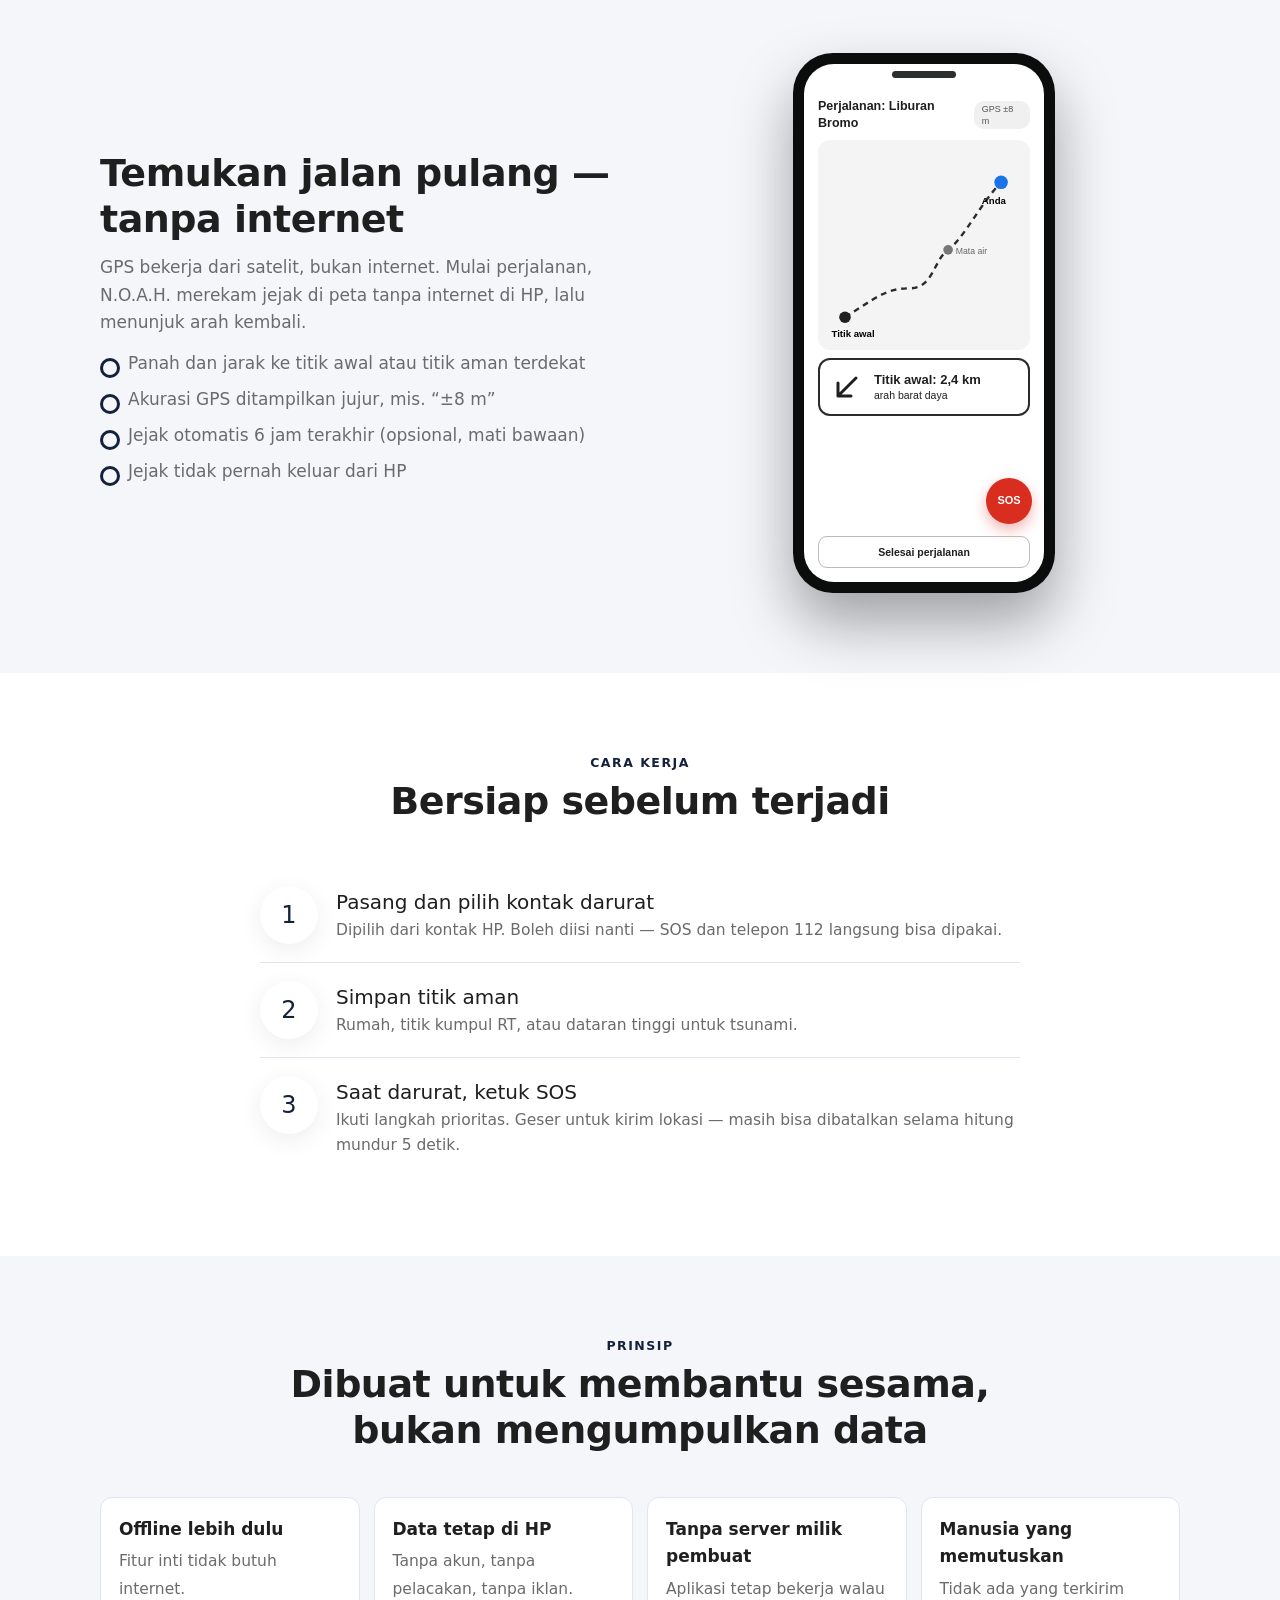
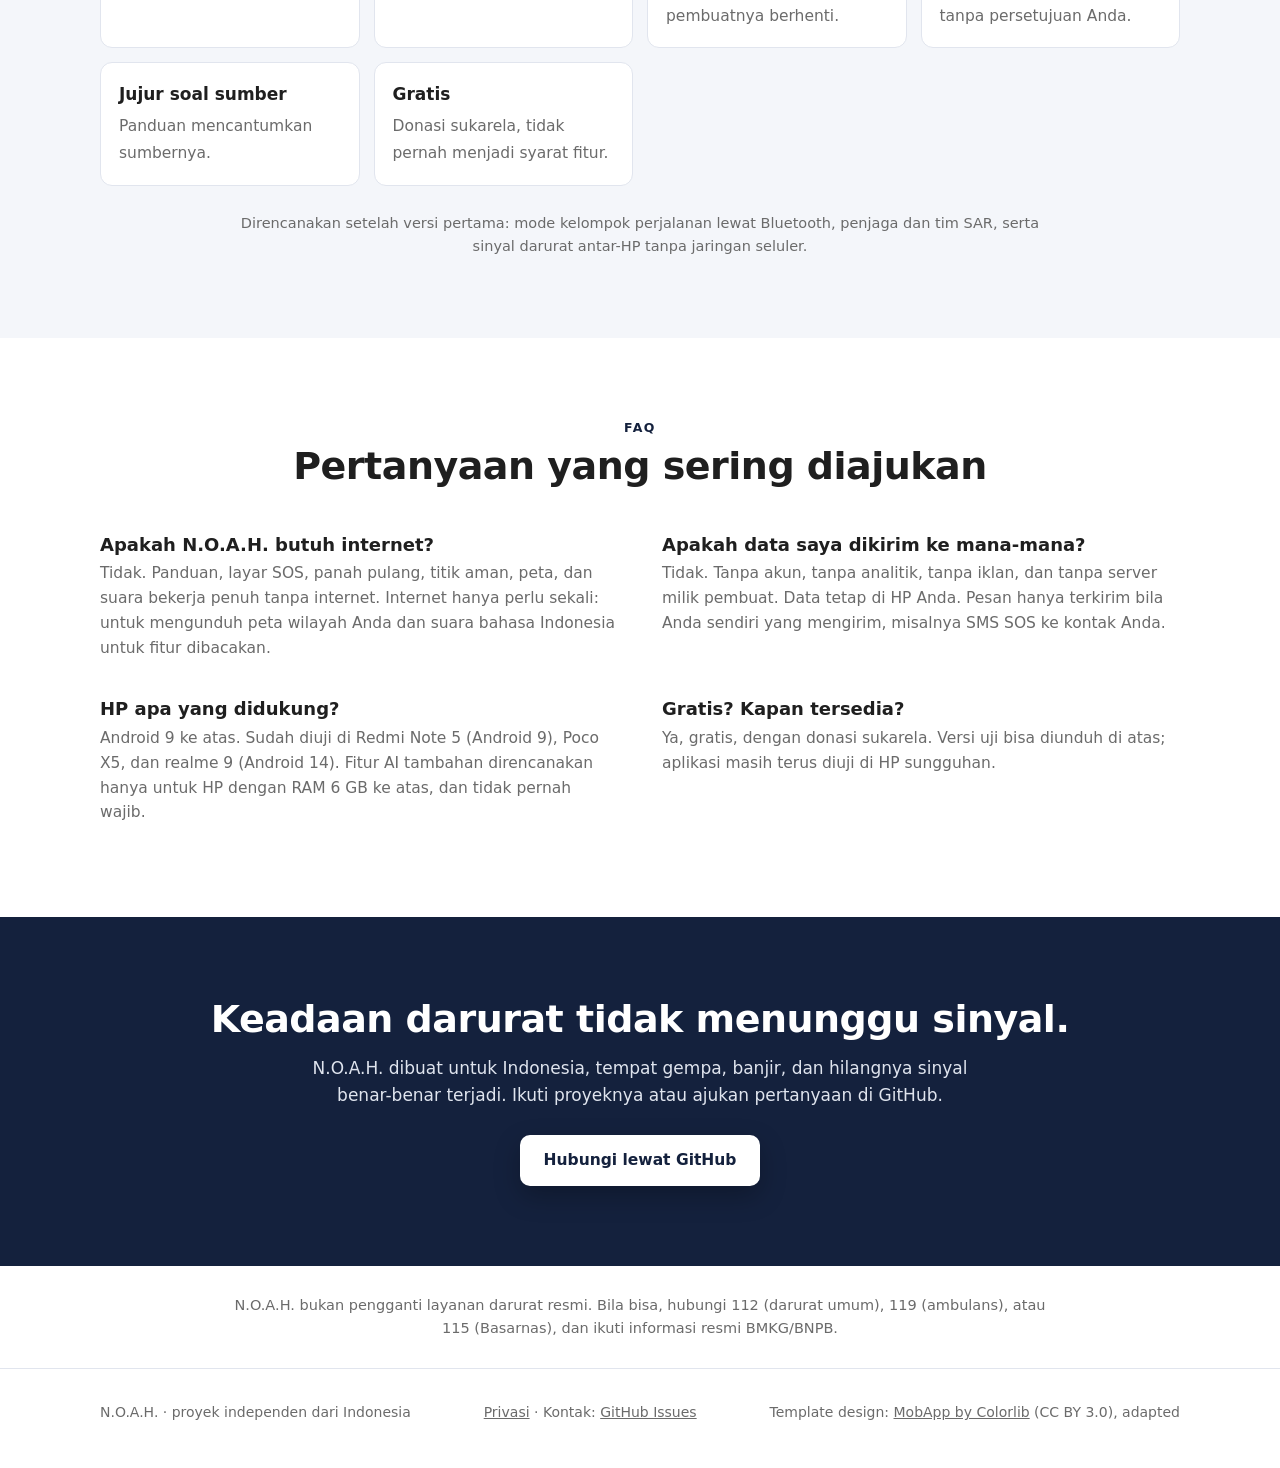
==== commit 30709627: "Situs: warna dasar biru tua (sesuai aplikasi), info Android 9 & peta offline, tombol unduh APK versi" ====
--- a/id/index.html
+++ b/id/index.html
@@ -8,7 +8,7 @@
 <meta name="theme-color" content="#0d1716">
 <link rel="alternate" hreflang="en" href="../">
 <link rel="alternate" hreflang="id" href="./">
-<link rel="stylesheet" href="../style.css?v=6f234164">
+<link rel="stylesheet" href="../style.css?v=6ab1cb58">
 </head>
 <body>
 <header class="nav"><div class="wrap"><a class="brand" href="./"><i>SOS</i>N.O.A.H.</a><nav><a href="#features">Fitur</a><a href="#how">Cara kerja</a><a href="#faq">FAQ</a><a class="keep" href="privasi.html">Privasi</a><a class="lang" href="../" lang="en">EN</a></nav></div></header>
@@ -17,13 +17,19 @@
   <span class="badge">Sedang dikembangkan · Android · Indonesia</span>
   <h1>Tetap bisa menolong saat sinyal hilang.</h1>
   <p class="tagline">N.O.A.H. (No-Internet Offline AI Helper) adalah aplikasi Android untuk keadaan darurat dan bencana: gempa, banjir, tersesat, listrik padam. Panduan, tombol SOS, dan penunjuk arah tetap bekerja tanpa internet.</p>
-  <div class="btns"><a class="btn light" href="#features">Lihat fitur</a><a class="btn ghost" href="privasi.html">Kebijakan privasi</a></div>
+  <div class="btns"><a class="btn light" href="#unduh">Unduh APK (versi uji)</a><a class="btn ghost" href="privasi.html">Kebijakan privasi</a></div>
   <div class="hero-phone"><div class="phone" aria-hidden="true"><div class="screen"><div class="t red">Mode darurat</div><div class="sub">Tetap tenang. Ikuti langkah ini.</div><div class="chips"><span class="chip on">Gempa</span><span class="chip">Banjir</span><span class="chip">Kebakaran</span><span class="chip">Tersesat</span><span class="chip">Luka</span></div><div class="step"><b>1</b>Pastikan diri Anda aman lebih dulu</div><div class="step"><b>2</b>Hubungi bantuan atau kirim lokasi</div><div class="step"><b>3</b>Buka panduan sesuai kejadian</div><div class="row"><span>Telp 112</span><span>Telp 119</span><span>Telp 115</span></div><div class="slide"><i>→</i>Geser untuk kirim lokasi</div></div></div></div>
+</div></section>
+
+<section class="section" id="unduh"><div class="wrap">
+  <div style="max-width:760px;margin:0 auto"><h2>Unduh versi uji</h2><p>Gratis, tanpa akun. Android 9 ke atas. Ini versi uji: panduan medis belum disertakan karena masih diperiksa tenaga kesehatan.</p>
+  <ol class="steps"><li><span class="n">1</span><div><p>Unduh <b>NOAH.apk</b> (±60 MB) di HP Android Anda.</p></div></li><li><span class="n">2</span><div><p>Buka berkasnya. Bila diminta, izinkan pemasangan dari sumber ini. Android bisa memberi peringatan karena aplikasi tidak dari Play Store.</p></div></li><li><span class="n">3</span><div><p>Buka N.O.A.H. sekali saat ada internet untuk mengunduh peta wilayah Anda. Sesudah itu bisa dipakai tanpa internet.</p></div></li></ol>
+  <div class="btns"><a class="btn light" href="https://github.com/noah-darurat/noah-darurat.github.io/releases/latest/download/NOAH.apk">Unduh APK (versi uji)</a></div></div>
 </div></section>
 
 <section class="section light" id="features"><div class="wrap">
   <div class="title"><small>Fitur</small><h2>Yang bisa dilakukan N.O.A.H.</h2><p>Versi pertama berfokus pada satu janji: berguna saat Anda sendirian dan tanpa sinyal.</p></div>
-  <div class="grid3"><div class="feature sos"><div class="ic"><svg viewBox="0 0 24 24" fill="none" stroke="currentColor" stroke-width="2" stroke-linecap="round"><circle cx="12" cy="12" r="9"/><path d="M12 7v6M12 16.5v.5"/></svg></div><h3>Tombol SOS</h3><p>Membuka langkah darurat sesuai kejadian dan menyiapkan SMS lokasi ke kontak darurat. Selalu lewat konfirmasi geser dan hitung mundur 5 detik, jadi tidak terkirim karena salah tekan.</p></div><div class="feature"><div class="ic"><svg viewBox="0 0 24 24" fill="none" stroke="currentColor" stroke-width="2" stroke-linecap="round" stroke-linejoin="round"><path d="M4 5a2 2 0 0 1 2-2h13v16H6a2 2 0 0 0-2 2z"/><path d="M4 19V5"/></svg></div><h3>Panduan darurat offline</h3><p>P3K dasar, gempa, tsunami, banjir, tersesat, dan air bersih. Tersimpan di HP, bisa dicari, dan sumbernya dicantumkan.</p></div><div class="feature"><div class="ic"><svg viewBox="0 0 24 24" fill="none" stroke="currentColor" stroke-width="2" stroke-linecap="round" stroke-linejoin="round"><path d="M11 5 6 9H3v6h3l5 4z"/><path d="M15.5 8.5a5 5 0 0 1 0 7M18.5 5.5a9 9 0 0 1 0 13"/></svg></div><h3>Dibacakan</h3><p>Langkah panduan bisa dibacakan satu per satu, untuk saat tangan sibuk atau gelap.</p></div><div class="feature"><div class="ic"><svg viewBox="0 0 24 24" fill="none" stroke="currentColor" stroke-width="2" stroke-linecap="round" stroke-linejoin="round"><path d="M12 3 5 20l7-4 7 4z"/></svg></div><h3>Panah pulang</h3><p>Merekam jejak perjalanan tanpa peta dan tanpa internet, lalu menunjuk arah kembali ke titik awal.</p></div><div class="feature"><div class="ic"><svg viewBox="0 0 24 24" fill="none" stroke="currentColor" stroke-width="2" stroke-linecap="round" stroke-linejoin="round"><path d="M12 21s7-6.2 7-12a7 7 0 1 0-14 0c0 5.8 7 12 7 12z"/><circle cx="12" cy="9" r="2.5"/></svg></div><h3>Titik aman</h3><p>Simpan rumah, titik kumpul, atau dataran tinggi sebelum bencana. Saat darurat, panah menunjuk titik aman terdekat.</p></div><div class="feature"><div class="ic"><svg viewBox="0 0 24 24" fill="none" stroke="currentColor" stroke-width="2" stroke-linecap="round" stroke-linejoin="round"><circle cx="11" cy="11" r="7"/><path d="m20 20-3.5-3.5"/></svg></div><h3>Pencarian bahasa sehari-hari</h3><p>Tulis seperti biasa, bahkan disingkat ("dengkul bedarah", "tlongin") — panduan yang tepat langsung muncul. Langkah panduan tampil apa adanya, tidak dikarang AI.</p></div></div>
+  <div class="grid3"><div class="feature sos"><div class="ic"><svg viewBox="0 0 24 24" fill="none" stroke="currentColor" stroke-width="2" stroke-linecap="round"><circle cx="12" cy="12" r="9"/><path d="M12 7v6M12 16.5v.5"/></svg></div><h3>Tombol SOS</h3><p>Membuka langkah darurat sesuai kejadian dan menyiapkan SMS lokasi ke kontak darurat. Selalu lewat konfirmasi geser dan hitung mundur 5 detik, jadi tidak terkirim karena salah tekan.</p></div><div class="feature"><div class="ic"><svg viewBox="0 0 24 24" fill="none" stroke="currentColor" stroke-width="2" stroke-linecap="round" stroke-linejoin="round"><path d="M4 5a2 2 0 0 1 2-2h13v16H6a2 2 0 0 0-2 2z"/><path d="M4 19V5"/></svg></div><h3>Panduan darurat offline</h3><p>P3K dasar, gempa, tsunami, banjir, tersesat, dan air bersih. Tersimpan di HP, bisa dicari, dan sumbernya dicantumkan.</p></div><div class="feature"><div class="ic"><svg viewBox="0 0 24 24" fill="none" stroke="currentColor" stroke-width="2" stroke-linecap="round" stroke-linejoin="round"><path d="M11 5 6 9H3v6h3l5 4z"/><path d="M15.5 8.5a5 5 0 0 1 0 7M18.5 5.5a9 9 0 0 1 0 13"/></svg></div><h3>Dibacakan</h3><p>Langkah panduan bisa dibacakan satu per satu, untuk saat tangan sibuk atau gelap.</p></div><div class="feature"><div class="ic"><svg viewBox="0 0 24 24" fill="none" stroke="currentColor" stroke-width="2" stroke-linecap="round" stroke-linejoin="round"><path d="M12 3 5 20l7-4 7 4z"/></svg></div><h3>Panah pulang</h3><p>Merekam jejak perjalanan di peta tanpa internet, lalu menunjuk arah kembali ke titik awal.</p></div><div class="feature"><div class="ic"><svg viewBox="0 0 24 24" fill="none" stroke="currentColor" stroke-width="2" stroke-linecap="round" stroke-linejoin="round"><path d="M12 21s7-6.2 7-12a7 7 0 1 0-14 0c0 5.8 7 12 7 12z"/><circle cx="12" cy="9" r="2.5"/></svg></div><h3>Titik aman</h3><p>Simpan rumah, titik kumpul, atau dataran tinggi sebelum bencana. Saat darurat, panah menunjuk titik aman terdekat.</p></div><div class="feature"><div class="ic"><svg viewBox="0 0 24 24" fill="none" stroke="currentColor" stroke-width="2" stroke-linecap="round" stroke-linejoin="round"><circle cx="11" cy="11" r="7"/><path d="m20 20-3.5-3.5"/></svg></div><h3>Pencarian bahasa sehari-hari</h3><p>Tulis seperti biasa, bahkan disingkat ("dengkul bedarah", "tlongin") — panduan yang tepat langsung muncul. Langkah panduan tampil apa adanya, tidak dikarang AI.</p></div></div>
 </div></section>
 
 <section class="section"><div class="wrap split">
@@ -33,7 +39,7 @@
 
 <section class="section light"><div class="wrap split rev">
   <div><div class="phone" aria-hidden="true"><div class="screen"><div class="head"><b>Perjalanan: Liburan Bromo</b><span class="pill">GPS ±8 m</span></div><div class="canvas"><svg viewBox="0 0 220 210"><path d="M28 180 C 60 160, 70 150, 95 150 S 120 120, 135 110 S 170 60, 190 40" fill="none" stroke="#2b2b2b" stroke-width="2.5" stroke-dasharray="6 5"/><circle cx="28" cy="180" r="6" fill="#1f1f1f"/><circle cx="135" cy="110" r="5" fill="#777"/><circle cx="190" cy="40" r="7" fill="#1a73e8"/><text x="14" y="200" font-size="10" font-weight="700">Titik awal</text><text x="143" y="114" font-size="9" fill="#666">Mata air</text><text x="170" y="62" font-size="10" font-weight="700">Anda</text></svg></div><div class="arrow"><svg viewBox="0 0 34 34"><path d="M26 8 8 26M8 26V13M8 26h13" fill="none" stroke="#1f1f1f" stroke-width="3" stroke-linecap="round" stroke-linejoin="round"/></svg><div><b>Titik awal: 2,4 km</b>arah barat daya</div></div><div class="sos">SOS</div><div class="done">Selesai perjalanan</div></div></div></div>
-  <div class="txt"><h2>Temukan jalan pulang — tanpa peta</h2><p>GPS bekerja dari satelit, bukan internet. Mulai perjalanan, N.O.A.H. merekam jejak di HP, lalu menunjuk arah kembali.</p><ul><li>Panah dan jarak ke titik awal atau titik aman terdekat</li><li>Akurasi GPS ditampilkan jujur, mis. “±8 m”</li><li>Jejak otomatis 6 jam terakhir (opsional, mati bawaan)</li><li>Jejak tidak pernah keluar dari HP</li></ul></div>
+  <div class="txt"><h2>Temukan jalan pulang — tanpa internet</h2><p>GPS bekerja dari satelit, bukan internet. Mulai perjalanan, N.O.A.H. merekam jejak di peta tanpa internet di HP, lalu menunjuk arah kembali.</p><ul><li>Panah dan jarak ke titik awal atau titik aman terdekat</li><li>Akurasi GPS ditampilkan jujur, mis. “±8 m”</li><li>Jejak otomatis 6 jam terakhir (opsional, mati bawaan)</li><li>Jejak tidak pernah keluar dari HP</li></ul></div>
 </div></section>
 
 <section class="section" id="how"><div class="wrap">
@@ -49,7 +55,7 @@
 
 <section class="section" id="faq"><div class="wrap">
   <div class="title"><small>FAQ</small><h2>Pertanyaan yang sering diajukan</h2></div>
-  <div class="faq"><div><h3>Apakah N.O.A.H. butuh internet?</h3><p>Tidak. Panduan, layar SOS, panah pulang, titik aman, dan suara bekerja penuh tanpa internet. Internet hanya perlu sekali untuk mengunduh suara bahasa Indonesia untuk fitur dibacakan — tanpa itu, teks tetap bisa dibaca.</p></div><div><h3>Apakah data saya dikirim ke mana-mana?</h3><p>Tidak. Tanpa akun, tanpa analitik, tanpa iklan, dan tanpa server milik pembuat. Data tetap di HP Anda. Pesan hanya terkirim bila Anda sendiri yang mengirim, misalnya SMS SOS ke kontak Anda.</p></div><div><h3>HP apa yang didukung?</h3><p>HP Android dengan RAM minimal 4 GB (target Android 10 atau lebih baru, masih diuji). Semua fitur darurat — SOS, panduan, pencarian, panah pulang, titik aman, dibacakan — jalan di HP 4 GB. Fitur AI tambahan direncanakan hanya untuk HP dengan RAM 6 GB ke atas, dan tidak pernah wajib.</p></div><div><h3>Gratis? Kapan tersedia?</h3><p>Ya, gratis, dengan donasi sukarela. Aplikasi sedang dikembangkan dan diuji di HP sungguhan; rilis pertama berfokus pada bantuan mandiri tanpa internet.</p></div></div>
+  <div class="faq"><div><h3>Apakah N.O.A.H. butuh internet?</h3><p>Tidak. Panduan, layar SOS, panah pulang, titik aman, peta, dan suara bekerja penuh tanpa internet. Internet hanya perlu sekali: untuk mengunduh peta wilayah Anda dan suara bahasa Indonesia untuk fitur dibacakan.</p></div><div><h3>Apakah data saya dikirim ke mana-mana?</h3><p>Tidak. Tanpa akun, tanpa analitik, tanpa iklan, dan tanpa server milik pembuat. Data tetap di HP Anda. Pesan hanya terkirim bila Anda sendiri yang mengirim, misalnya SMS SOS ke kontak Anda.</p></div><div><h3>HP apa yang didukung?</h3><p>Android 9 ke atas. Sudah diuji di Redmi Note 5 (Android 9), Poco X5, dan realme 9 (Android 14). Fitur AI tambahan direncanakan hanya untuk HP dengan RAM 6 GB ke atas, dan tidak pernah wajib.</p></div><div><h3>Gratis? Kapan tersedia?</h3><p>Ya, gratis, dengan donasi sukarela. Versi uji bisa diunduh di atas; aplikasi masih terus diuji di HP sungguhan.</p></div></div>
 </div></section>
 
 <section class="section cta"><div class="wrap">
--- a/style.css
+++ b/style.css
@@ -2,23 +2,23 @@
    ditulis ulang tanpa Bootstrap/jQuery supaya ringan di HP lama. Merah hanya untuk SOS/darurat. */
 :root {
   --ink: #1f1f1f;
-  --muted: #5f5a55;
-  --line: #ece5dd;
-  --soft: #fbf6f1;
+  --muted: #6b6b6b;
+  --line: #e1e5ee;
+  --soft: #f4f6fa;
   --bg: #ffffff;
   --card: #ffffff;
-  /* warna merek (Panduan Desain UI v1.10): oranye + putih; merah hanya darurat */
-  --brand: #f28c28;        /* oranye utama: tombol utama, aksen, pita */
-  --on-brand: #1f1f1f;     /* teks di atas oranye (putih kontrasnya terlalu rendah) */
-  --accent: #b45309;       /* teks/tautan oranye di atas putih */
-  --accent-2: #f28c28;
-  --brand-soft: #fff1e3;   /* latar lembut oranye */
+  /* warna dasar aplikasi (rumah baru, 9–10 Okt): biru tua #14213D + putih; merah hanya darurat */
+  --brand: #14213d;        /* biru tua utama: tombol utama, aksen, pita (= Warna.Utama aplikasi) */
+  --on-brand: #ffffff;     /* teks di atas biru tua */
+  --accent: #14213d;       /* teks/tautan aksen = warna judul */
+  --accent-2: #14213d;
+  --brand-soft: #f4f6fa;   /* latar lembut = abu kartu aplikasi */
   --red: #d92d20;
   --red-soft: #fdecea;
-  --hero-a: #fff1e3;
+  --hero-a: #f4f6fa;
   --hero-b: #ffffff;
   --hero-fg: #1f1f1f;
-  --hero-muted: #5f5a55;
+  --hero-muted: #6b6b6b;
   --hero-line: rgba(31, 31, 31, .18);
   --nav-bg: rgba(255, 255, 255, .94);
   --max: 1120px;
@@ -26,23 +26,25 @@
 }
 @media (prefers-color-scheme: dark) {
   :root {
-    --ink: #f2efec;
-    --muted: #b5aea7;
-    --line: #34302c;
-    --soft: #1b1815;
-    --bg: #12100e;
-    --card: #1a1714;
-    --accent: #ffad5c;
-    --accent-2: #f28c28;
-    --brand-soft: #2a1d10;
+    --ink: #e6e9ef;
+    --muted: #9aa4b5;
+    --line: #2e3747;
+    --soft: #1b2230;
+    --bg: #0f131b;
+    --brand: #2f5bd3;
+    --on-brand: #ffffff;
+    --card: #1b2230;
+    --accent: #f5f7fa;
+    --accent-2: #2f5bd3;
+    --brand-soft: #1b2230;
     --red: #f0544a;
     --red-soft: #3a1d1a;
-    --hero-a: #2a1a0b;
-    --hero-b: #12100e;
-    --hero-fg: #f7f3ef;
-    --hero-muted: #cbbfb3;
+    --hero-a: #1b2230;
+    --hero-b: #0f131b;
+    --hero-fg: #f5f7fa;
+    --hero-muted: #9aa4b5;
     --hero-line: rgba(255, 255, 255, .25);
-    --nav-bg: rgba(18, 16, 14, .94);
+    --nav-bg: rgba(15, 19, 27, .94);
     --shadow: 0 6px 24px rgba(0, 0, 0, .35);
   }
 }
@@ -84,7 +86,7 @@
 .btns { display: flex; flex-wrap: wrap; gap: 12px; justify-content: center; }
 .btn { display: inline-block; text-decoration: none; font-weight: 700; font-size: 15.5px; padding: 13px 24px; border-radius: 10px; transition: transform .2s ease, box-shadow .2s ease; }
 .btn:hover { transform: translateY(-2px); }
-.btn.light { background: var(--brand); color: var(--on-brand); box-shadow: 0 10px 26px rgba(242, 140, 40, .35); }
+.btn.light { background: var(--brand); color: var(--on-brand); box-shadow: 0 10px 26px rgba(20, 33, 61, .30); }
 .btn.ghost { border: 1.5px solid var(--hero-fg); color: var(--hero-fg); }
 .hero-phone { margin: 52px auto 0; height: 330px; overflow: hidden; }
 @media (max-width: 640px) { .hero { padding-top: 48px; } .hero-phone { height: 290px; } }
@@ -167,8 +169,8 @@
 /* pita ajakan */
 .cta { background: var(--brand); color: var(--on-brand); text-align: center; }
 .cta h2 { color: var(--on-brand); }
-.cta p { color: #3a2a1c; max-width: 680px; margin: 0 auto 26px; }
-.cta .btn.light { background: #1f1f1f; color: #fff; box-shadow: 0 10px 26px rgba(0, 0, 0, .25); }
+.cta p { color: #dfe4ee; max-width: 680px; margin: 0 auto 26px; }
+.cta .btn.light { background: #ffffff; color: #14213d; box-shadow: 0 10px 26px rgba(0, 0, 0, .25); }
 .note { max-width: 820px; margin: 26px auto 0; text-align: center; font-size: 14.5px; color: var(--muted); }
 
 /* footer */
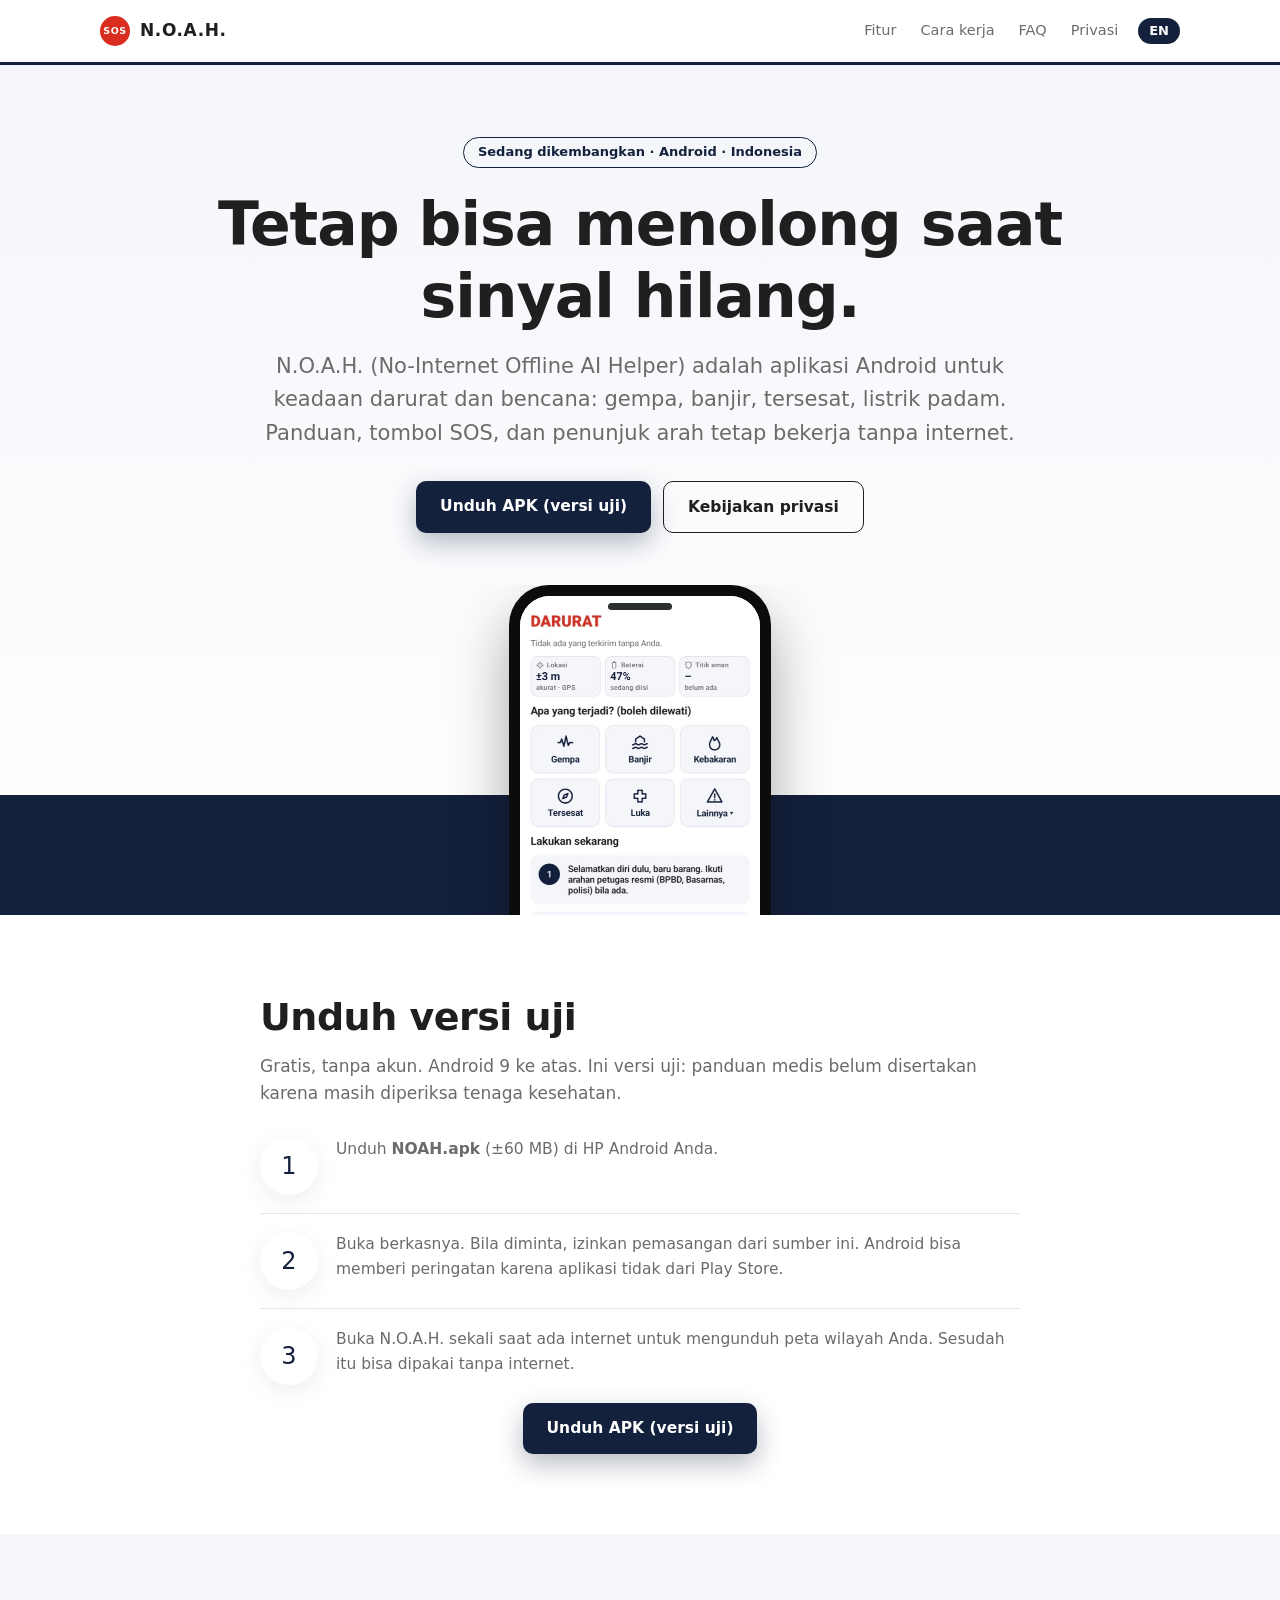
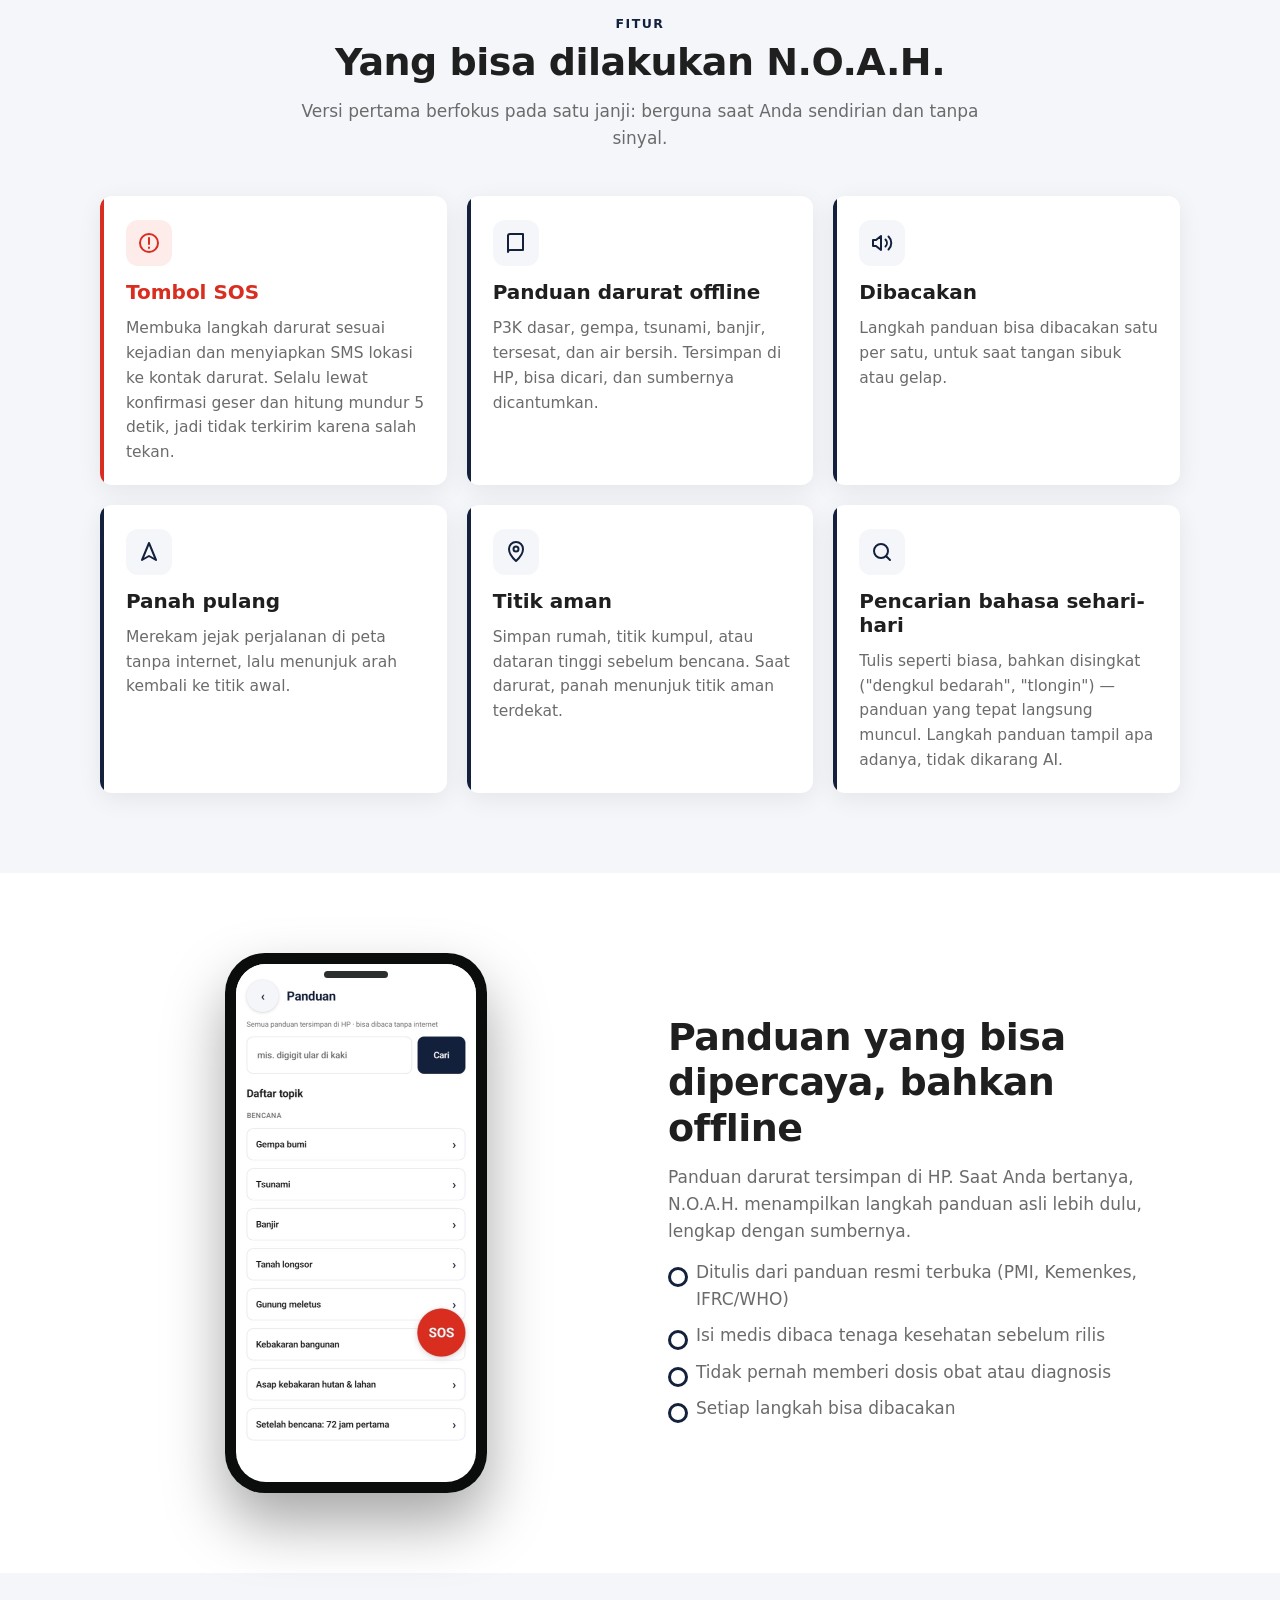
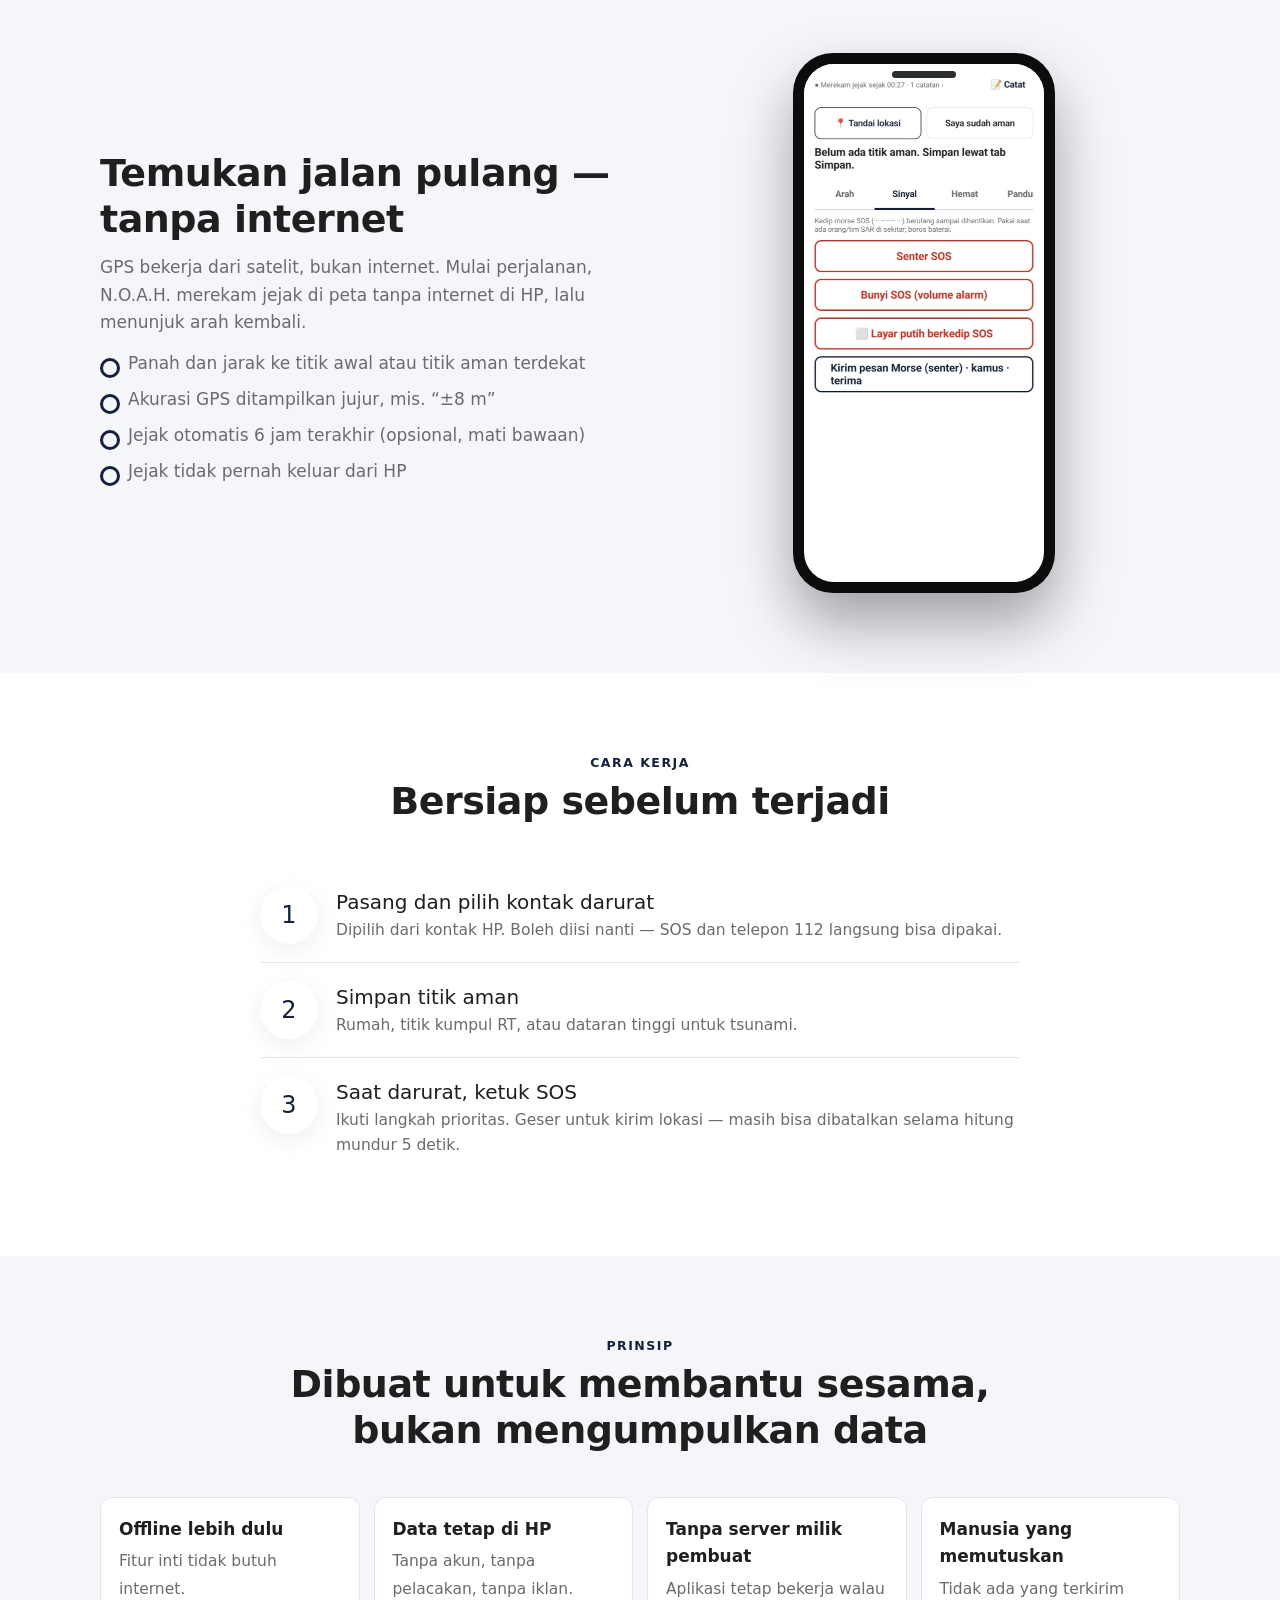
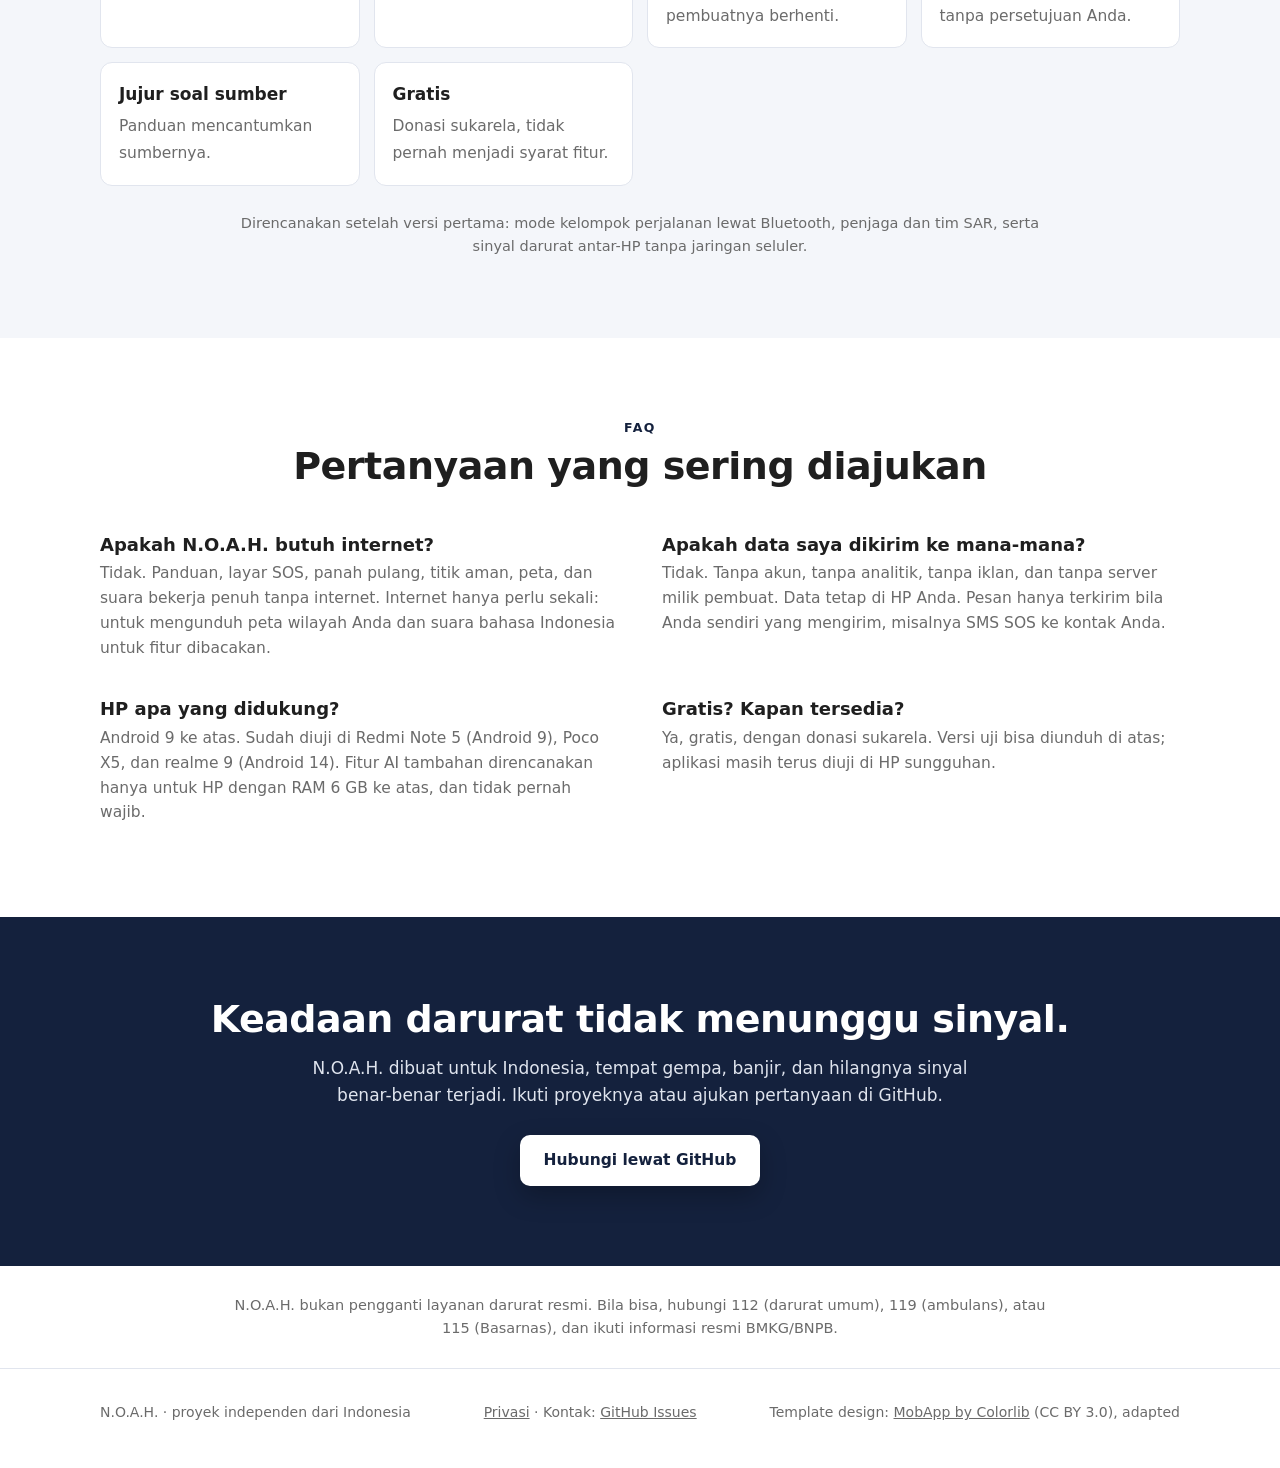
==== commit 1ea5212b: "Situs: tangkapan layar aplikasi baru (layar darurat, panduan, mode survival; tanpa peta)" ====
--- a/id/index.html
+++ b/id/index.html
@@ -8,7 +8,7 @@
 <meta name="theme-color" content="#0d1716">
 <link rel="alternate" hreflang="en" href="../">
 <link rel="alternate" hreflang="id" href="./">
-<link rel="stylesheet" href="../style.css?v=6ab1cb58">
+<link rel="stylesheet" href="../style.css?v=65da5d07">
 </head>
 <body>
 <header class="nav"><div class="wrap"><a class="brand" href="./"><i>SOS</i>N.O.A.H.</a><nav><a href="#features">Fitur</a><a href="#how">Cara kerja</a><a href="#faq">FAQ</a><a class="keep" href="privasi.html">Privasi</a><a class="lang" href="../" lang="en">EN</a></nav></div></header>
@@ -18,7 +18,7 @@
   <h1>Tetap bisa menolong saat sinyal hilang.</h1>
   <p class="tagline">N.O.A.H. (No-Internet Offline AI Helper) adalah aplikasi Android untuk keadaan darurat dan bencana: gempa, banjir, tersesat, listrik padam. Panduan, tombol SOS, dan penunjuk arah tetap bekerja tanpa internet.</p>
   <div class="btns"><a class="btn light" href="#unduh">Unduh APK (versi uji)</a><a class="btn ghost" href="privasi.html">Kebijakan privasi</a></div>
-  <div class="hero-phone"><div class="phone" aria-hidden="true"><div class="screen"><div class="t red">Mode darurat</div><div class="sub">Tetap tenang. Ikuti langkah ini.</div><div class="chips"><span class="chip on">Gempa</span><span class="chip">Banjir</span><span class="chip">Kebakaran</span><span class="chip">Tersesat</span><span class="chip">Luka</span></div><div class="step"><b>1</b>Pastikan diri Anda aman lebih dulu</div><div class="step"><b>2</b>Hubungi bantuan atau kirim lokasi</div><div class="step"><b>3</b>Buka panduan sesuai kejadian</div><div class="row"><span>Telp 112</span><span>Telp 119</span><span>Telp 115</span></div><div class="slide"><i>→</i>Geser untuk kirim lokasi</div></div></div></div>
+  <div class="hero-phone"><div class="phone"><div class="screen shot"><img src="../gambar/layar-darurat.jpg" alt="Layar darurat N.O.A.H.: lokasi, baterai, apa yang terjadi, langkah yang dilakukan, Telepon 112" loading="lazy" width="479" height="955"></div></div></div>
 </div></section>
 
 <section class="section" id="unduh"><div class="wrap">
@@ -33,12 +33,12 @@
 </div></section>
 
 <section class="section"><div class="wrap split">
-  <div><div class="phone" aria-hidden="true"><div class="screen"><div class="sub">← Panduan</div><div class="t">Luka berdarah</div><div class="guide"><small>Panduan N.O.A.H. · sumber: PMI</small><p>1. Tekan luka dengan kain bersih</p><p>2. Tekan terus 10 menit</p><p>3. Darah tidak berhenti? Telp 119</p></div><div class="ai"><small>Lihat juga</small><p>Merawat luka dan tanda infeksi ›</p></div><div class="btn4"><span>Bacakan</span><span>Ulangi</span><span>Lanjut</span><span>Pelan</span></div><div class="sos">SOS</div><div class="done" style="text-align:left;font-weight:400;color:#777">Cari panduan…</div></div></div></div>
+  <div><div class="phone"><div class="screen shot"><img src="../gambar/layar-panduan.jpg" alt="Daftar panduan tanpa internet: gempa, tsunami, banjir, tanah longsor" loading="lazy" width="479" height="955"></div></div></div>
   <div class="txt"><h2>Panduan yang bisa dipercaya, bahkan offline</h2><p>Panduan darurat tersimpan di HP. Saat Anda bertanya, N.O.A.H. menampilkan langkah panduan asli lebih dulu, lengkap dengan sumbernya.</p><ul><li>Ditulis dari panduan resmi terbuka (PMI, Kemenkes, IFRC/WHO)</li><li>Isi medis dibaca tenaga kesehatan sebelum rilis</li><li>Tidak pernah memberi dosis obat atau diagnosis</li><li>Setiap langkah bisa dibacakan</li></ul></div>
 </div></section>
 
 <section class="section light"><div class="wrap split rev">
-  <div><div class="phone" aria-hidden="true"><div class="screen"><div class="head"><b>Perjalanan: Liburan Bromo</b><span class="pill">GPS ±8 m</span></div><div class="canvas"><svg viewBox="0 0 220 210"><path d="M28 180 C 60 160, 70 150, 95 150 S 120 120, 135 110 S 170 60, 190 40" fill="none" stroke="#2b2b2b" stroke-width="2.5" stroke-dasharray="6 5"/><circle cx="28" cy="180" r="6" fill="#1f1f1f"/><circle cx="135" cy="110" r="5" fill="#777"/><circle cx="190" cy="40" r="7" fill="#1a73e8"/><text x="14" y="200" font-size="10" font-weight="700">Titik awal</text><text x="143" y="114" font-size="9" fill="#666">Mata air</text><text x="170" y="62" font-size="10" font-weight="700">Anda</text></svg></div><div class="arrow"><svg viewBox="0 0 34 34"><path d="M26 8 8 26M8 26V13M8 26h13" fill="none" stroke="#1f1f1f" stroke-width="3" stroke-linecap="round" stroke-linejoin="round"/></svg><div><b>Titik awal: 2,4 km</b>arah barat daya</div></div><div class="sos">SOS</div><div class="done">Selesai perjalanan</div></div></div></div>
+  <div><div class="phone"><div class="screen shot"><img src="../gambar/layar-survival.jpg" alt="Mode survival: rekam jejak, tandai lokasi, senter, bunyi dan Morse SOS" loading="lazy" width="479" height="955"></div></div></div>
   <div class="txt"><h2>Temukan jalan pulang — tanpa internet</h2><p>GPS bekerja dari satelit, bukan internet. Mulai perjalanan, N.O.A.H. merekam jejak di peta tanpa internet di HP, lalu menunjuk arah kembali.</p><ul><li>Panah dan jarak ke titik awal atau titik aman terdekat</li><li>Akurasi GPS ditampilkan jujur, mis. “±8 m”</li><li>Jejak otomatis 6 jam terakhir (opsional, mati bawaan)</li><li>Jejak tidak pernah keluar dari HP</li></ul></div>
 </div></section>
 
--- a/style.css
+++ b/style.css
@@ -94,6 +94,8 @@
 /* bingkai HP + layar tiruan */
 .phone { width: 262px; height: 540px; margin: 0 auto; background: #0b0d0d; border-radius: 40px; padding: 11px; box-shadow: 0 30px 60px rgba(0, 0, 0, .35); position: relative; text-align: left; }
 .phone::before { content: ""; position: absolute; top: 18px; left: 50%; transform: translateX(-50%); width: 64px; height: 7px; border-radius: 6px; background: #2b2f2e; z-index: 2; }
+.screen.shot { padding: 0; background: #fff; }
+.screen.shot img { width: 100%; height: 100%; object-fit: contain; object-position: top; display: block; }
 .screen { background: #fff; color: #1f1f1f; border-radius: 30px; height: 100%; overflow: hidden; padding: 34px 14px 14px; font-size: 10.5px; line-height: 1.35; position: relative; font-family: "Inter", "Segoe UI", Arial, sans-serif; }
 .screen .t { font-size: 17px; font-weight: 800; margin-bottom: 4px; }
 .screen .t.red { color: #d92d20; }
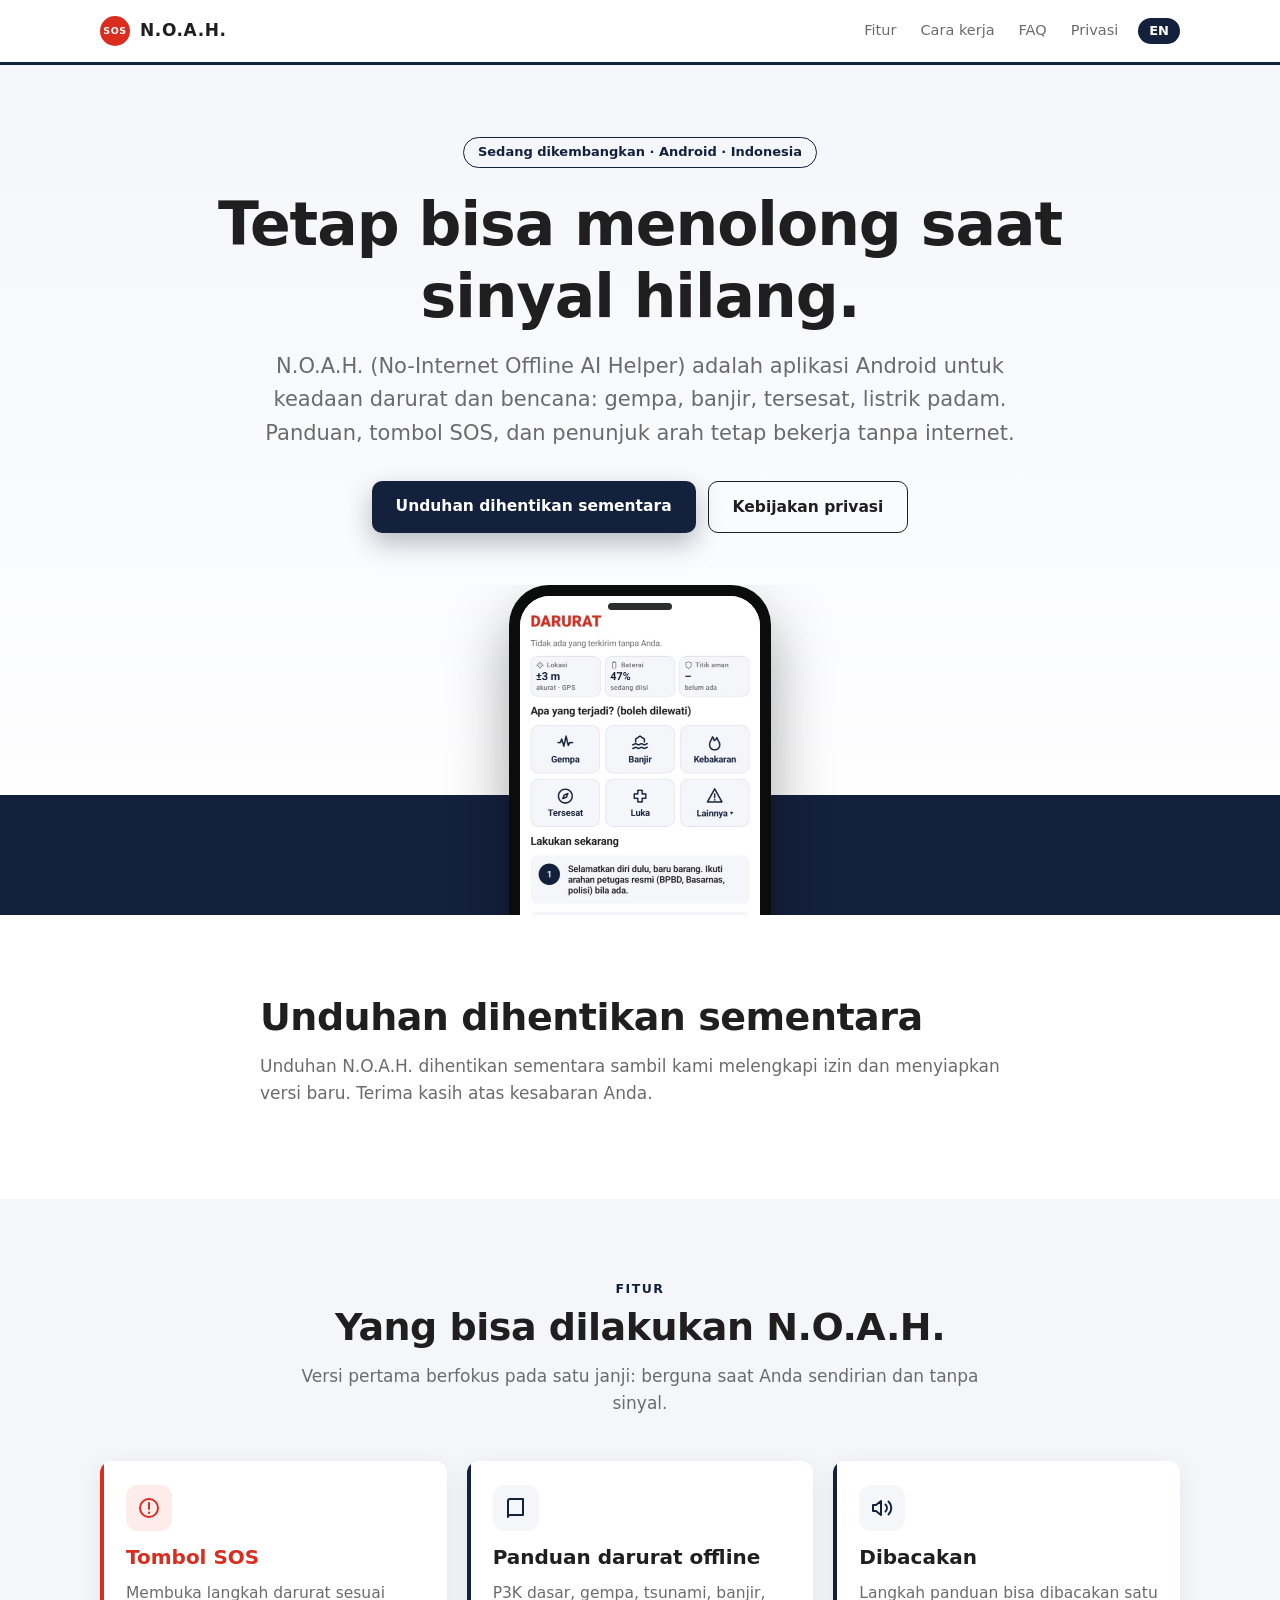
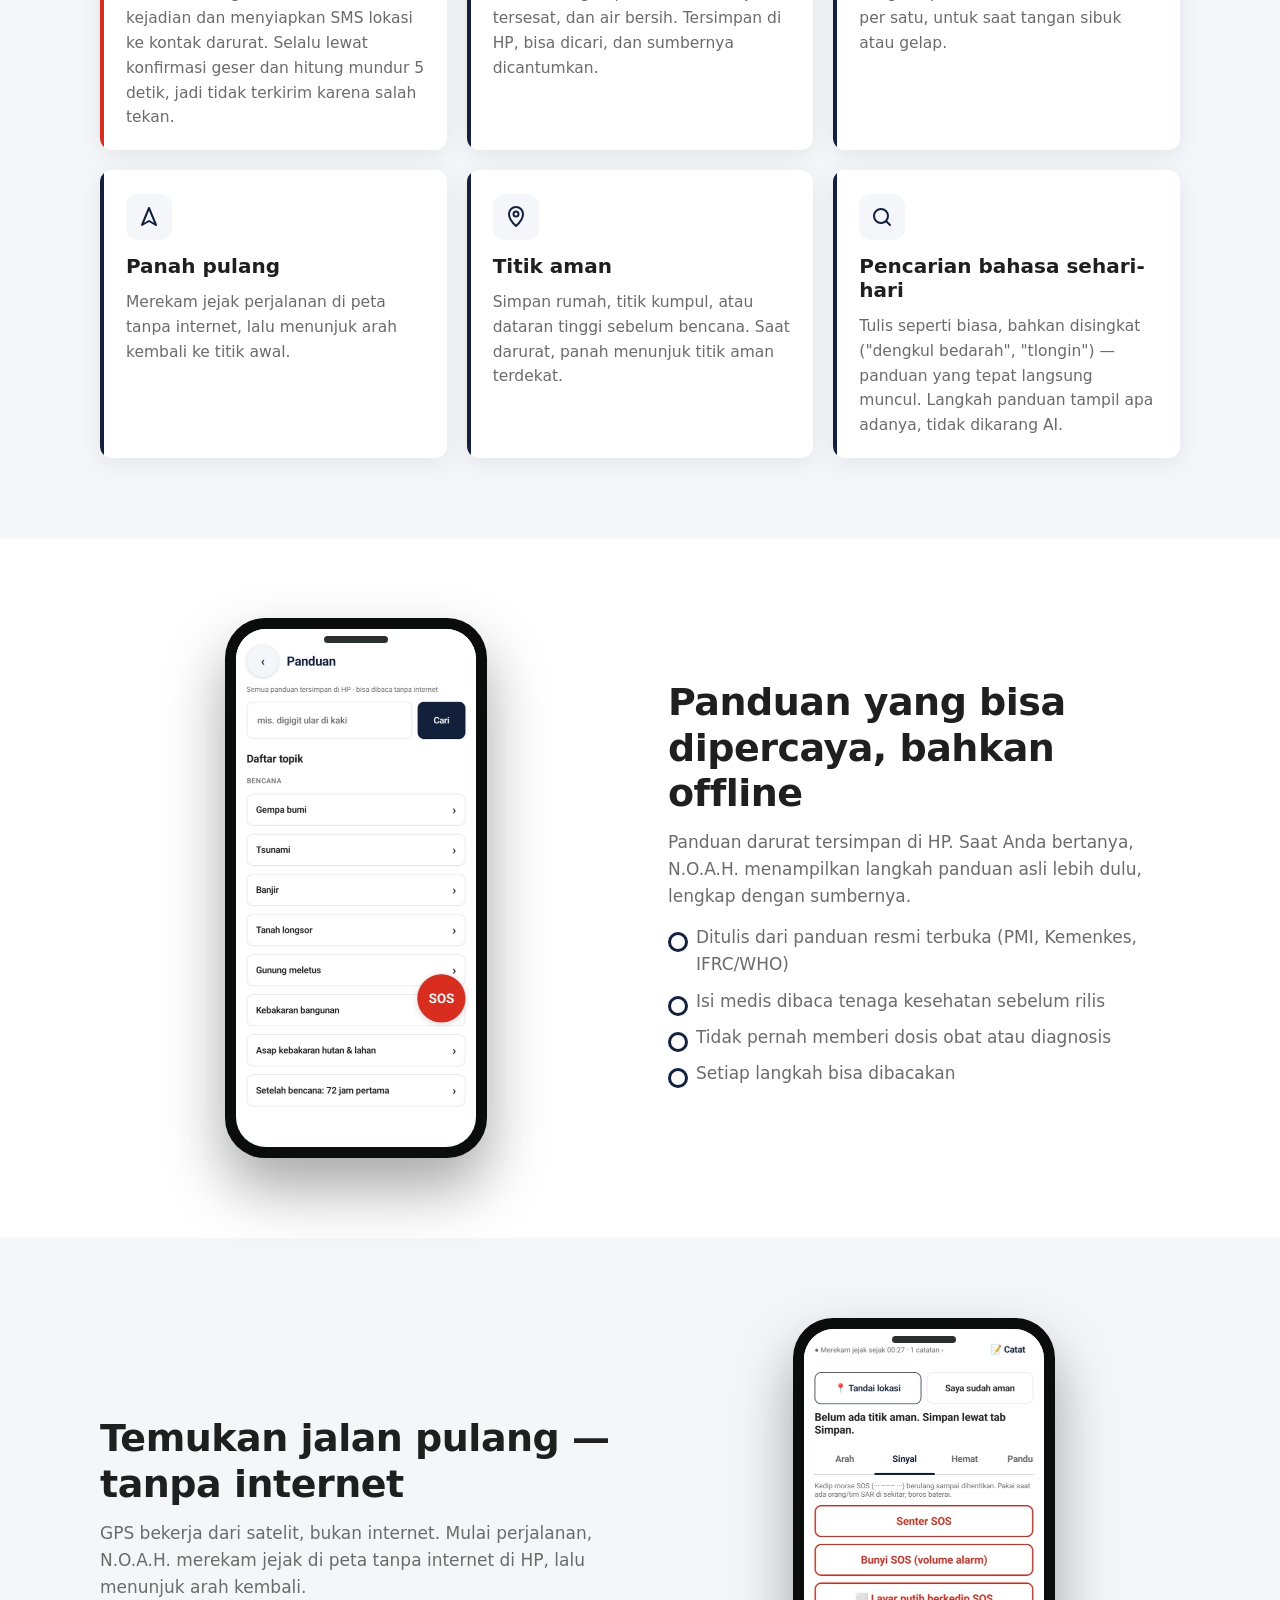
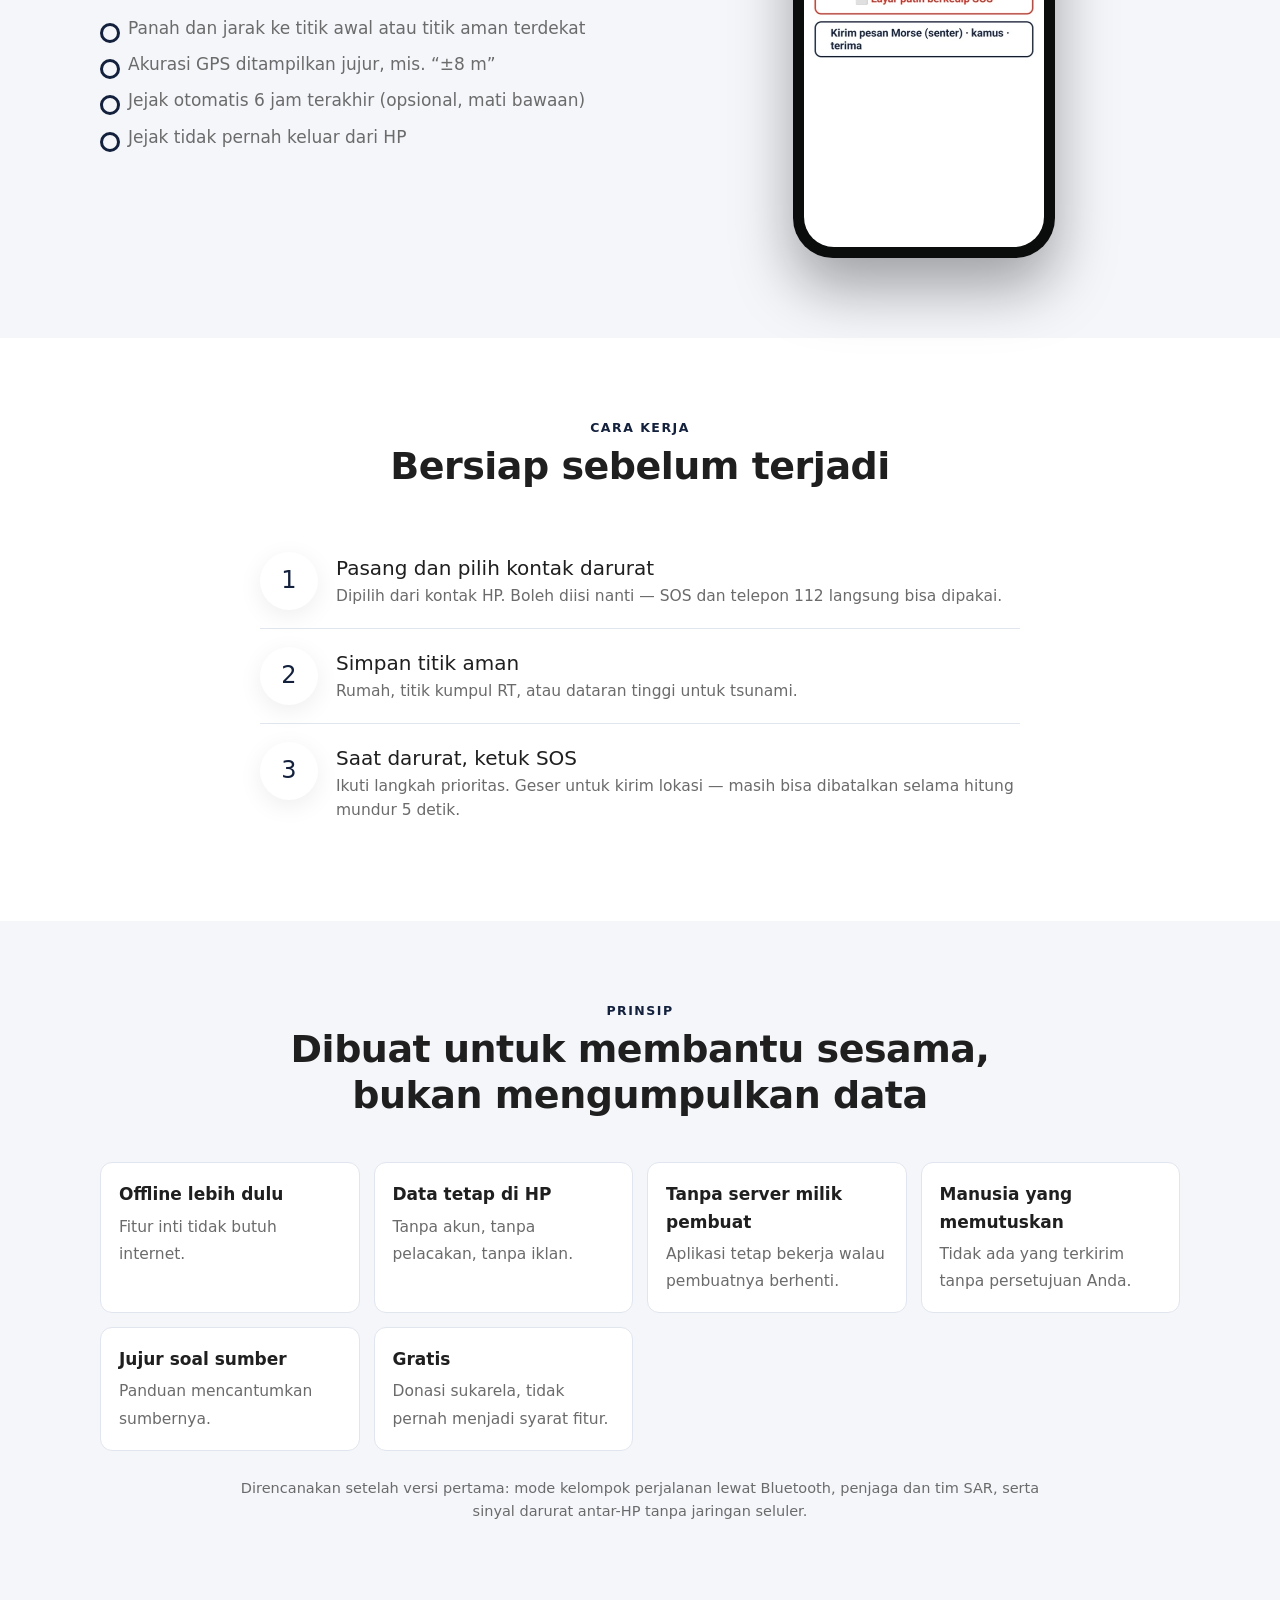
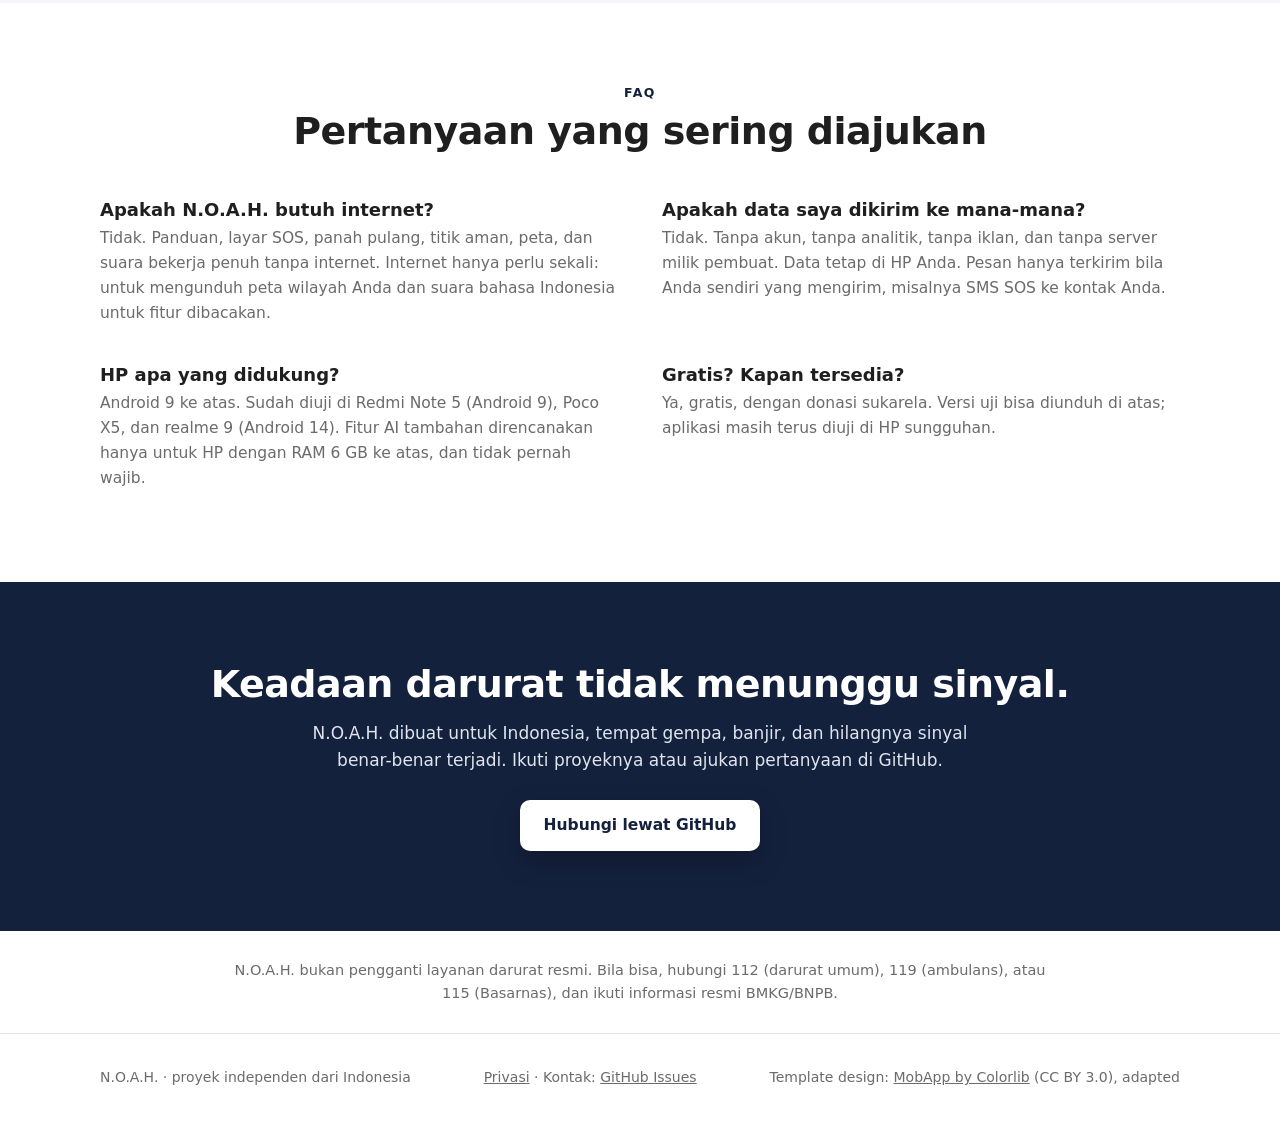
==== commit d5743051: "Situs: unduhan APK dihentikan sementara (menunggu izin data peta) Co-Authored-By: Claude Opus 5.5 <n" ====
--- a/id/index.html
+++ b/id/index.html
@@ -17,14 +17,12 @@
   <span class="badge">Sedang dikembangkan · Android · Indonesia</span>
   <h1>Tetap bisa menolong saat sinyal hilang.</h1>
   <p class="tagline">N.O.A.H. (No-Internet Offline AI Helper) adalah aplikasi Android untuk keadaan darurat dan bencana: gempa, banjir, tersesat, listrik padam. Panduan, tombol SOS, dan penunjuk arah tetap bekerja tanpa internet.</p>
-  <div class="btns"><a class="btn light" href="#unduh">Unduh APK (versi uji)</a><a class="btn ghost" href="privasi.html">Kebijakan privasi</a></div>
+  <div class="btns"><a class="btn light" href="#unduh">Unduhan dihentikan sementara</a><a class="btn ghost" href="privasi.html">Kebijakan privasi</a></div>
   <div class="hero-phone"><div class="phone"><div class="screen shot"><img src="../gambar/layar-darurat.jpg" alt="Layar darurat N.O.A.H.: lokasi, baterai, apa yang terjadi, langkah yang dilakukan, Telepon 112" loading="lazy" width="479" height="955"></div></div></div>
 </div></section>
 
 <section class="section" id="unduh"><div class="wrap">
-  <div style="max-width:760px;margin:0 auto"><h2>Unduh versi uji</h2><p>Gratis, tanpa akun. Android 9 ke atas. Ini versi uji: panduan medis belum disertakan karena masih diperiksa tenaga kesehatan.</p>
-  <ol class="steps"><li><span class="n">1</span><div><p>Unduh <b>NOAH.apk</b> (±60 MB) di HP Android Anda.</p></div></li><li><span class="n">2</span><div><p>Buka berkasnya. Bila diminta, izinkan pemasangan dari sumber ini. Android bisa memberi peringatan karena aplikasi tidak dari Play Store.</p></div></li><li><span class="n">3</span><div><p>Buka N.O.A.H. sekali saat ada internet untuk mengunduh peta wilayah Anda. Sesudah itu bisa dipakai tanpa internet.</p></div></li></ol>
-  <div class="btns"><a class="btn light" href="https://github.com/noah-darurat/noah-darurat.github.io/releases/latest/download/NOAH.apk">Unduh APK (versi uji)</a></div></div>
+  <div style="max-width:760px;margin:0 auto"><h2>Unduhan dihentikan sementara</h2><p>Unduhan N.O.A.H. dihentikan sementara sambil kami melengkapi izin dan menyiapkan versi baru. Terima kasih atas kesabaran Anda.</p></div>
 </div></section>
 
 <section class="section light" id="features"><div class="wrap">
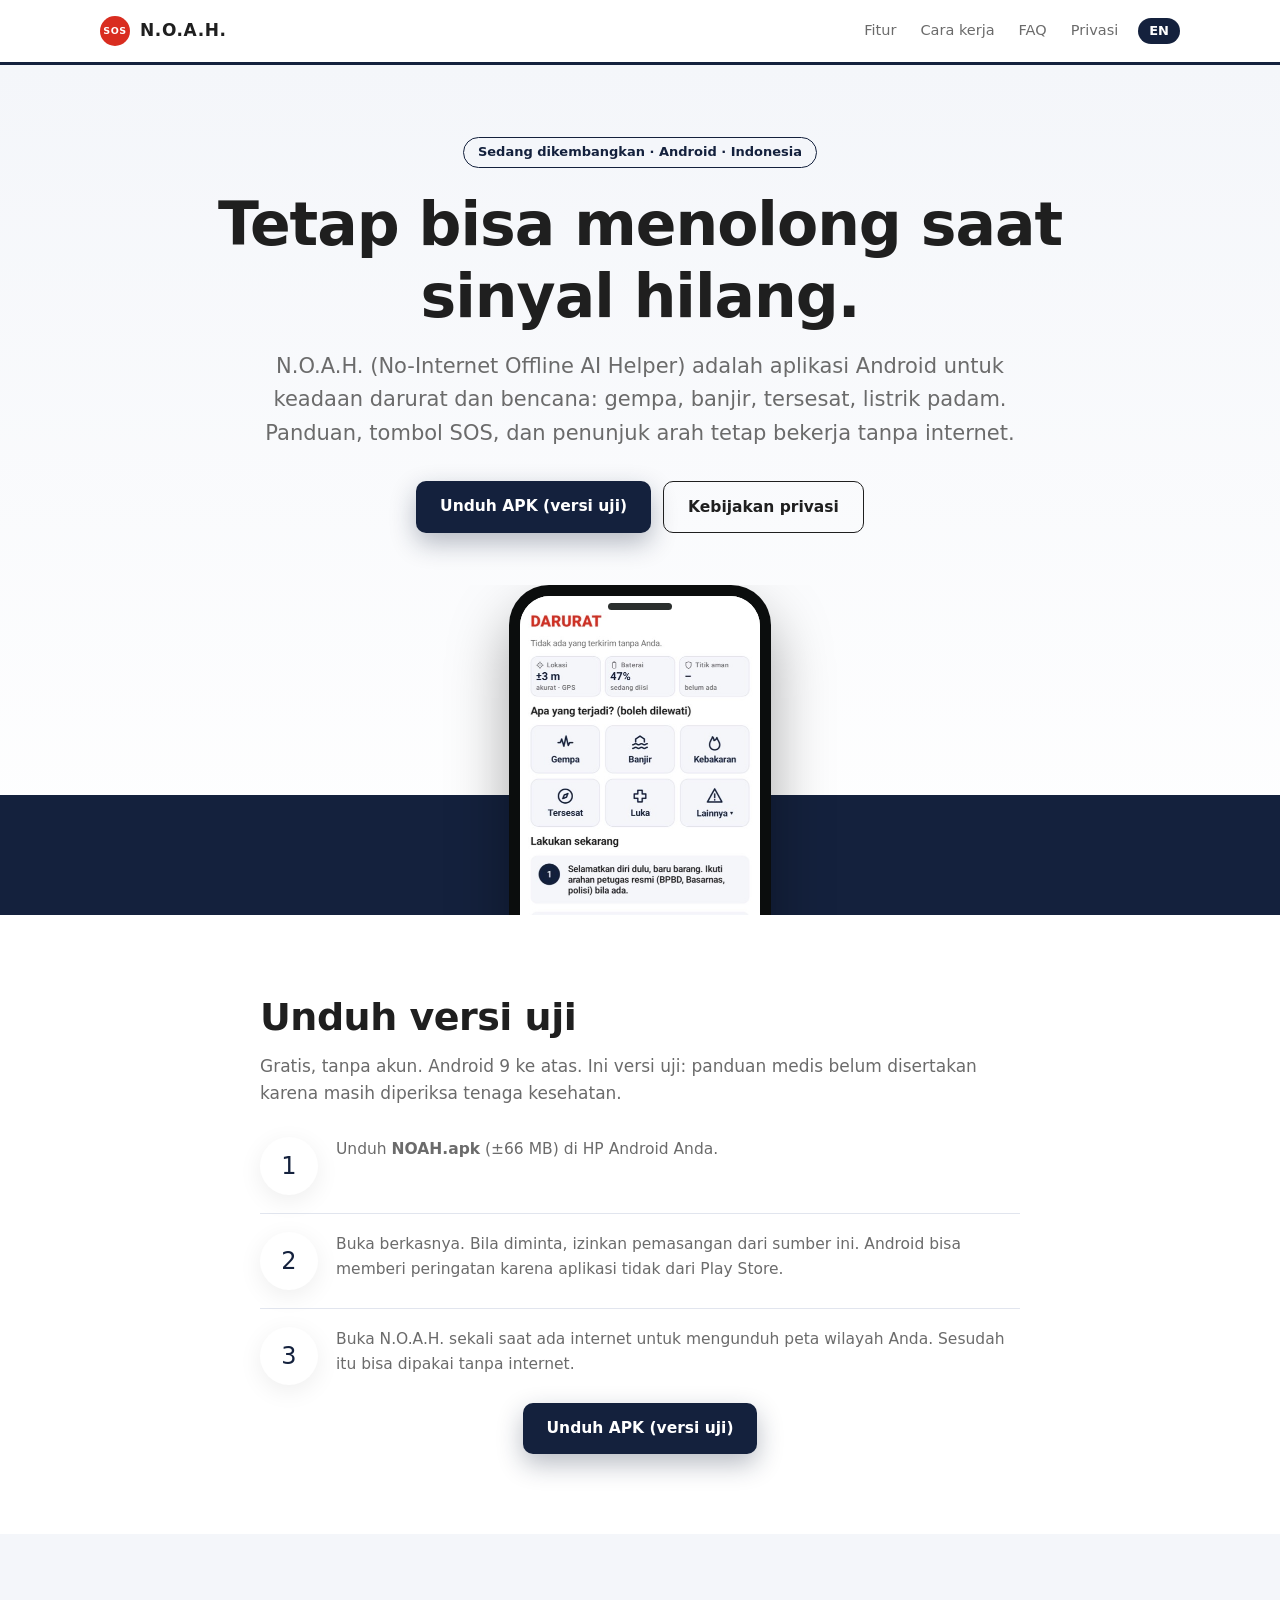
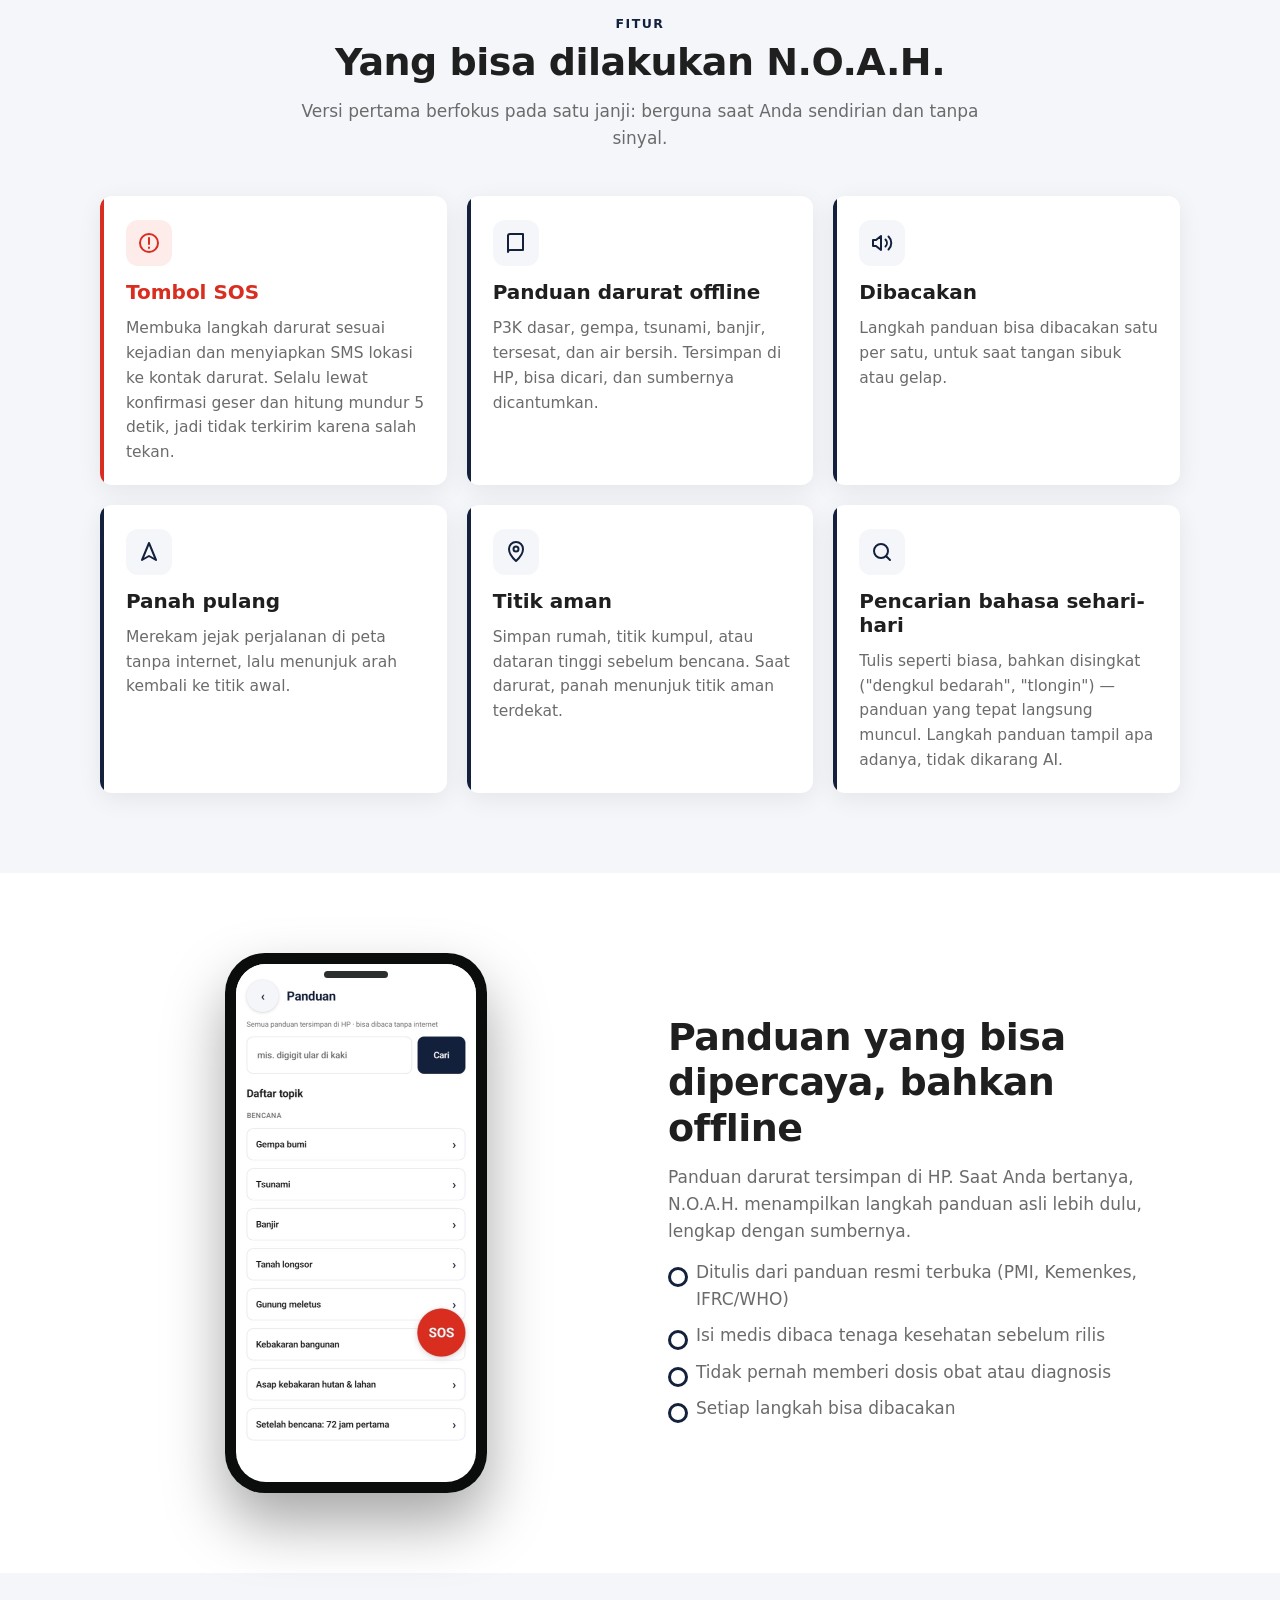
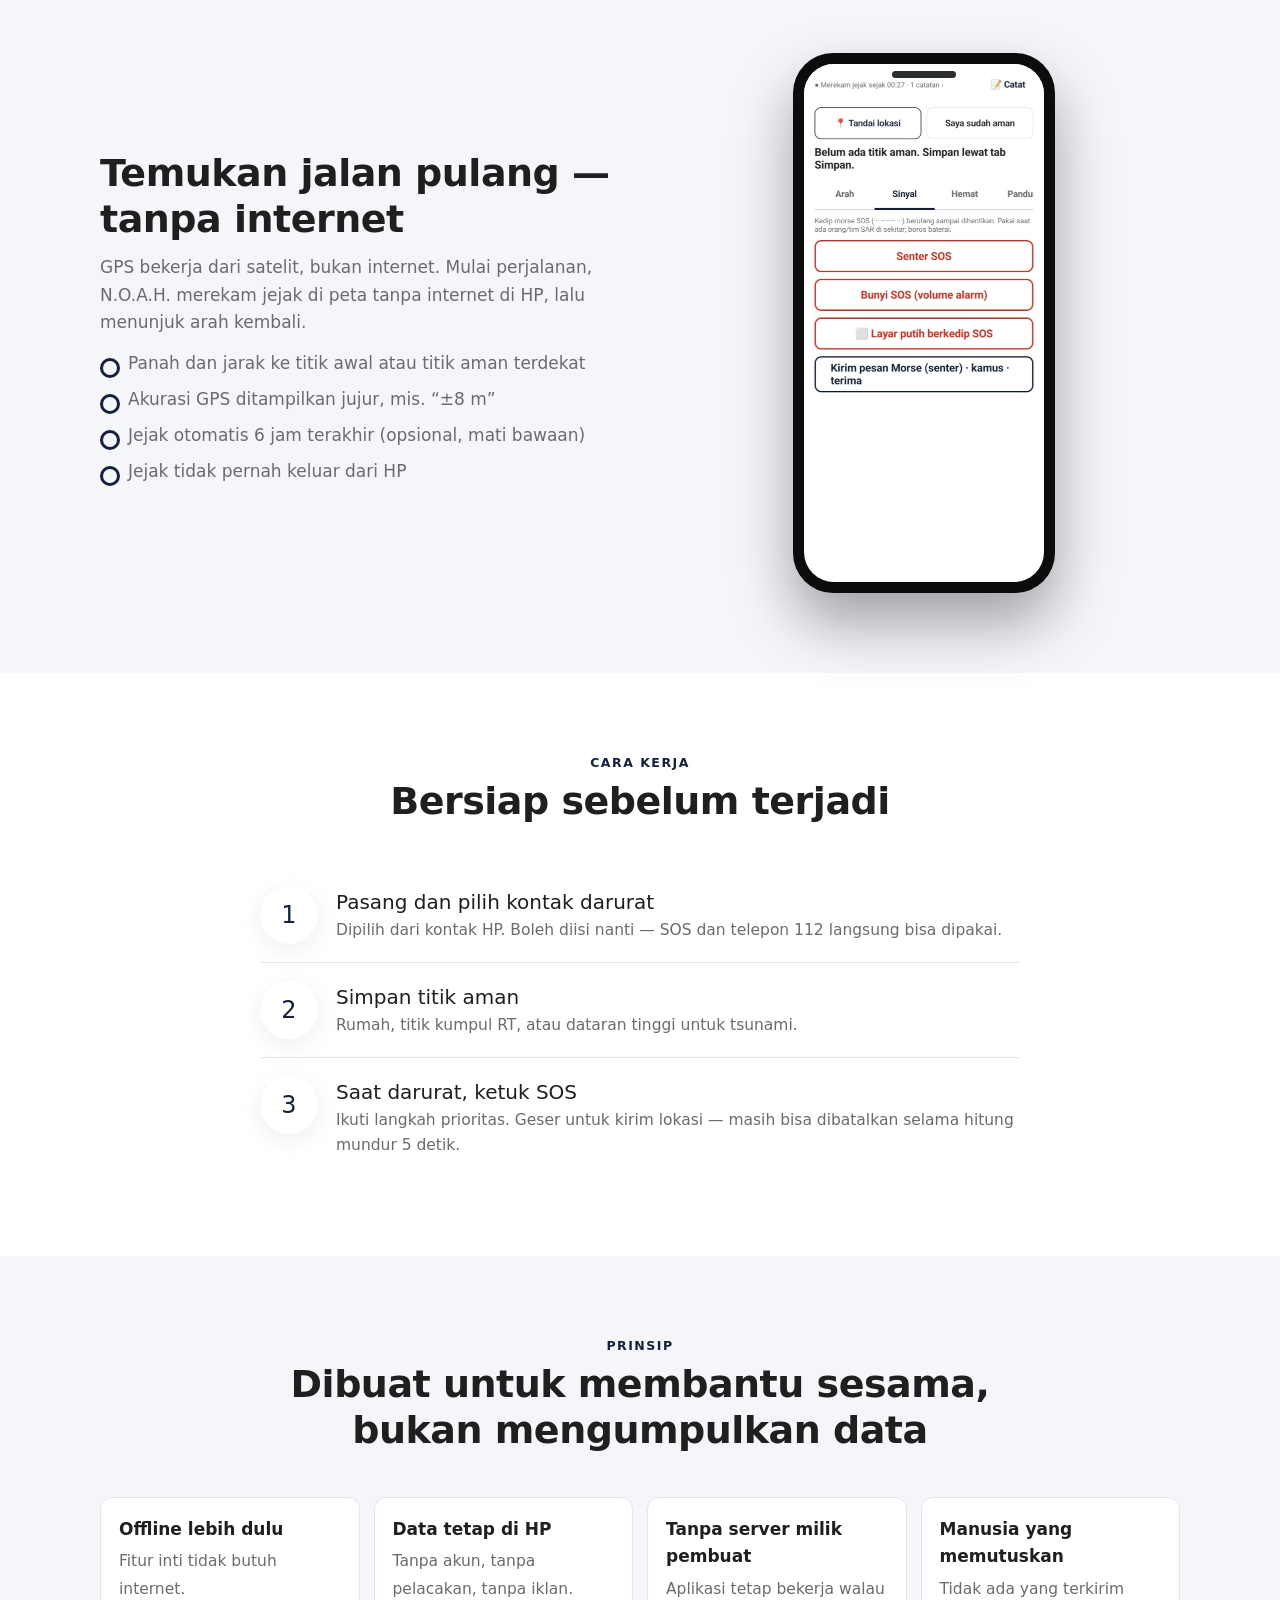
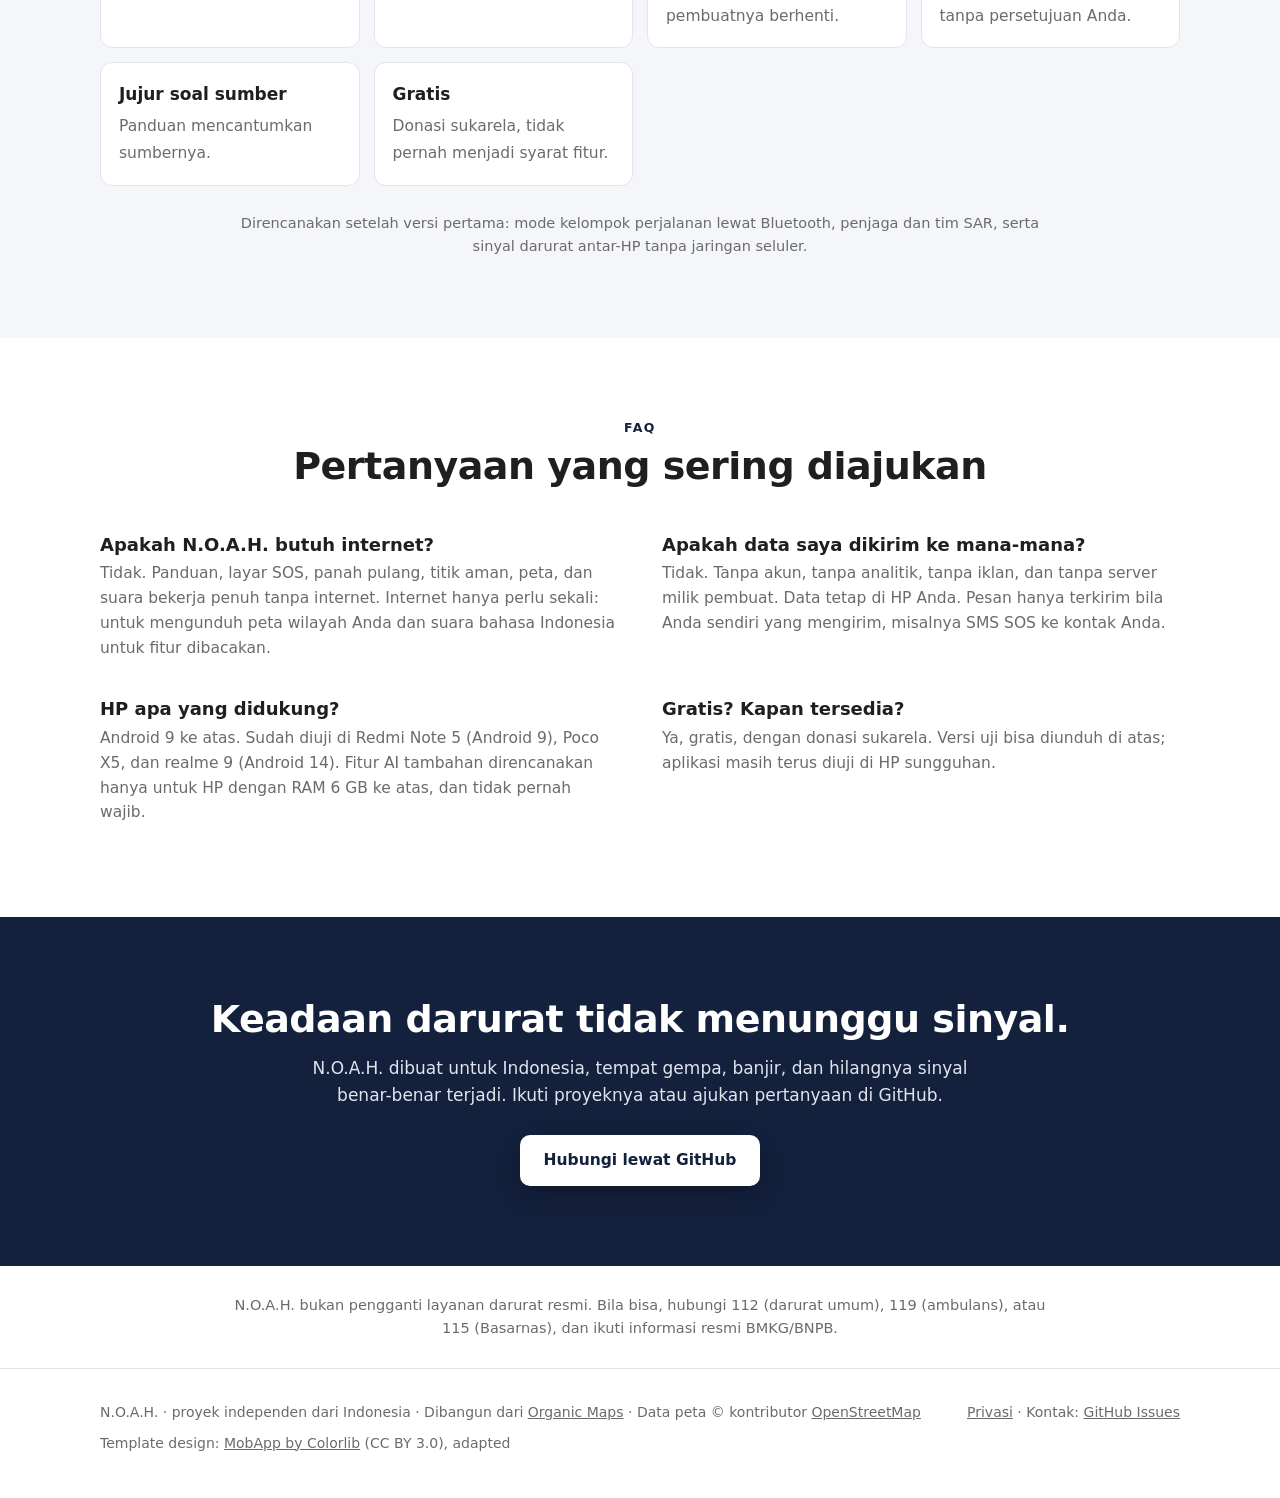
==== commit e214fb49: "Situs: unduhan dibuka lagi (1.0.152, izin Organic Maps) + atribusi Organic Maps & OpenStreetMap Co-A" ====
--- a/id/index.html
+++ b/id/index.html
@@ -17,12 +17,14 @@
   <span class="badge">Sedang dikembangkan · Android · Indonesia</span>
   <h1>Tetap bisa menolong saat sinyal hilang.</h1>
   <p class="tagline">N.O.A.H. (No-Internet Offline AI Helper) adalah aplikasi Android untuk keadaan darurat dan bencana: gempa, banjir, tersesat, listrik padam. Panduan, tombol SOS, dan penunjuk arah tetap bekerja tanpa internet.</p>
-  <div class="btns"><a class="btn light" href="#unduh">Unduhan dihentikan sementara</a><a class="btn ghost" href="privasi.html">Kebijakan privasi</a></div>
+  <div class="btns"><a class="btn light" href="#unduh">Unduh APK (versi uji)</a><a class="btn ghost" href="privasi.html">Kebijakan privasi</a></div>
   <div class="hero-phone"><div class="phone"><div class="screen shot"><img src="../gambar/layar-darurat.jpg" alt="Layar darurat N.O.A.H.: lokasi, baterai, apa yang terjadi, langkah yang dilakukan, Telepon 112" loading="lazy" width="479" height="955"></div></div></div>
 </div></section>
 
 <section class="section" id="unduh"><div class="wrap">
-  <div style="max-width:760px;margin:0 auto"><h2>Unduhan dihentikan sementara</h2><p>Unduhan N.O.A.H. dihentikan sementara sambil kami melengkapi izin dan menyiapkan versi baru. Terima kasih atas kesabaran Anda.</p></div>
+  <div style="max-width:760px;margin:0 auto"><h2>Unduh versi uji</h2><p>Gratis, tanpa akun. Android 9 ke atas. Ini versi uji: panduan medis belum disertakan karena masih diperiksa tenaga kesehatan.</p>
+  <ol class="steps"><li><span class="n">1</span><div><p>Unduh <b>NOAH.apk</b> (±66 MB) di HP Android Anda.</p></div></li><li><span class="n">2</span><div><p>Buka berkasnya. Bila diminta, izinkan pemasangan dari sumber ini. Android bisa memberi peringatan karena aplikasi tidak dari Play Store.</p></div></li><li><span class="n">3</span><div><p>Buka N.O.A.H. sekali saat ada internet untuk mengunduh peta wilayah Anda. Sesudah itu bisa dipakai tanpa internet.</p></div></li></ol>
+  <div class="btns"><a class="btn light" href="https://github.com/noah-darurat/noah-darurat.github.io/releases/latest/download/NOAH.apk">Unduh APK (versi uji)</a></div></div>
 </div></section>
 
 <section class="section light" id="features"><div class="wrap">
@@ -61,6 +63,6 @@
   <div class="btns"><a class="btn light" href="https://github.com/noah-darurat/noah-darurat.github.io/issues">Hubungi lewat GitHub</a></div>
 </div></section>
 <div class="wrap"><p class="note" style="margin:28px auto">N.O.A.H. bukan pengganti layanan darurat resmi. Bila bisa, hubungi 112 (darurat umum), 119 (ambulans), atau 115 (Basarnas), dan ikuti informasi resmi BMKG/BNPB.</p></div>
-<footer><div class="wrap"><span>N.O.A.H. · proyek independen dari Indonesia</span><span><a href="privasi.html">Privasi</a> · Kontak: <a href="https://github.com/noah-darurat/noah-darurat.github.io/issues">GitHub Issues</a></span><span>Template design: <a href="https://colorlib.com/wp/template/mobapp/">MobApp by Colorlib</a> (CC BY 3.0), adapted</span></div></footer>
+<footer><div class="wrap"><span>N.O.A.H. · proyek independen dari Indonesia · Dibangun dari <a href="https://organicmaps.app/">Organic Maps</a> · Data peta © kontributor <a href="https://www.openstreetmap.org/copyright">OpenStreetMap</a></span><span><a href="privasi.html">Privasi</a> · Kontak: <a href="https://github.com/noah-darurat/noah-darurat.github.io/issues">GitHub Issues</a></span><span>Template design: <a href="https://colorlib.com/wp/template/mobapp/">MobApp by Colorlib</a> (CC BY 3.0), adapted</span></div></footer>
 </body>
 </html>
